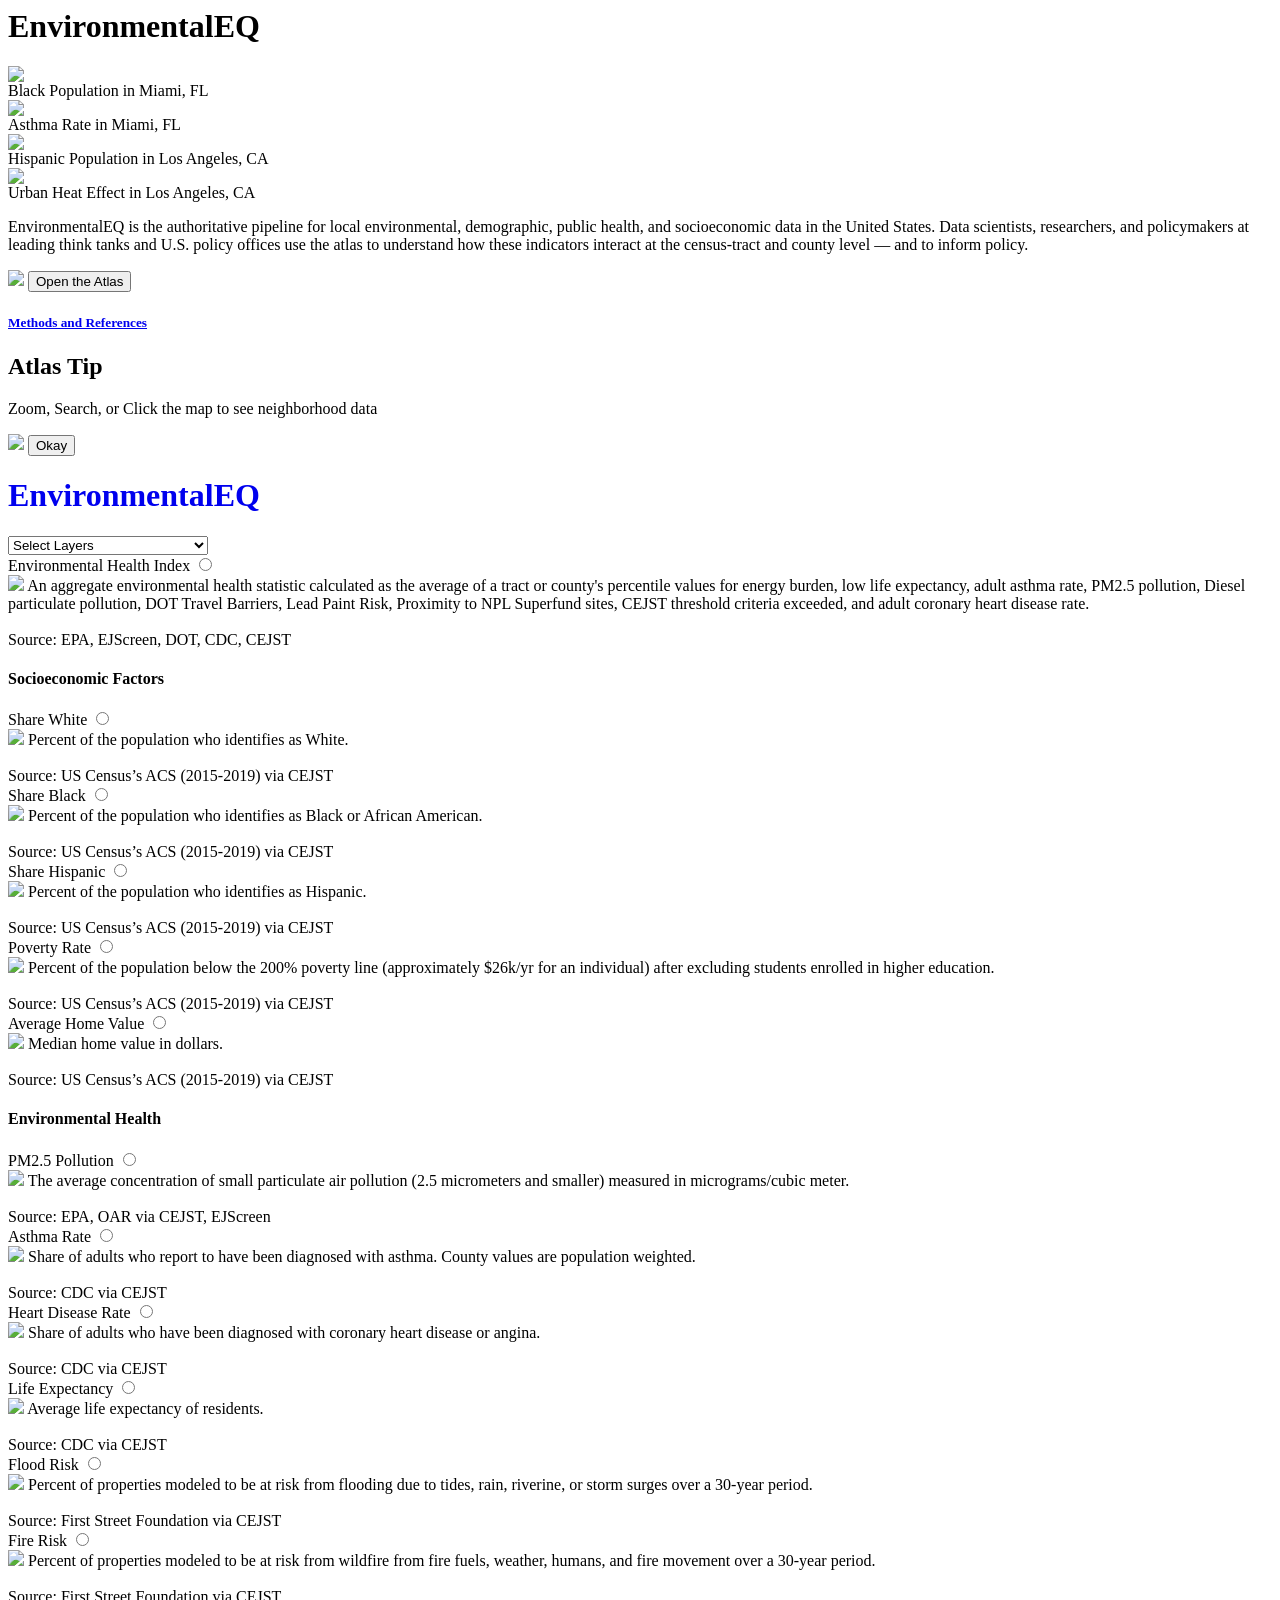
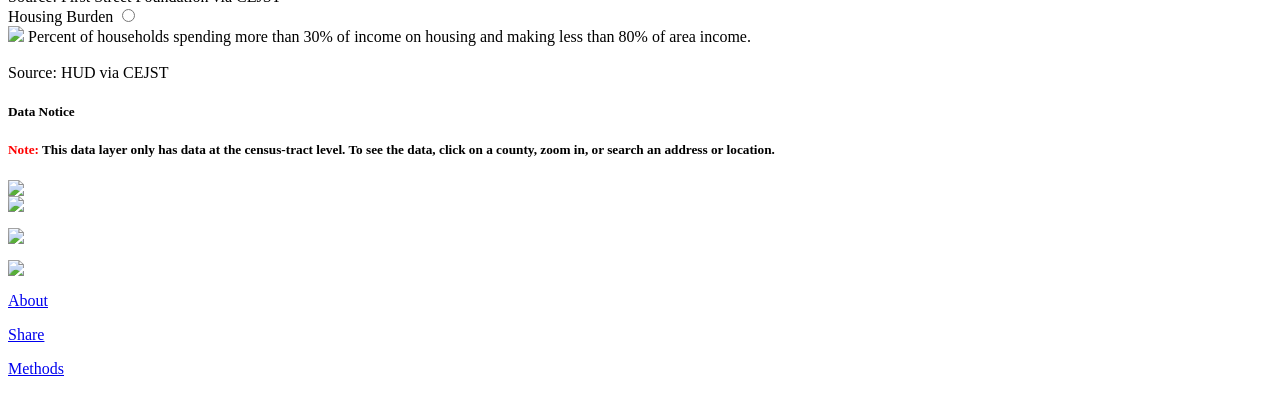
==== index.html @ 1cb9527e "Rebrand to EnvironmentalEQ; reframe atlas for data scientists and policymakers Drops the "Environmen" ====
<link href="styles.css" rel="stylesheet">
<link rel="stylesheet" href="https://fonts.googleapis.com/css?family=Inter">
<link href="https://fonts.googleapis.com/css2?family=Inter:wght@500;600;900&display=swap" rel="stylesheet">
<link rel="stylesheet" href="https://api.mapbox.com/mapbox-gl-js/plugins/mapbox-gl-geocoder/v5.0.0/mapbox-gl-geocoder.css" type="text/css">
<link href='https://fonts.googleapis.com/css?family=Merriweather' rel='stylesheet'>
<link rel="preconnect" href="https://fonts.googleapis.com">
<link rel="preconnect" href="https://fonts.gstatic.com" crossorigin>
<link href="https://fonts.googleapis.com/css2?family=Inter:wght@500;600;900&display=swap" rel="stylesheet">
<link href='https://fonts.googleapis.com/css?family=Roboto' rel='stylesheet'>
<link href="https://api.mapbox.com/mapbox-gl-js/v2.10.0/mapbox-gl.css" rel="stylesheet">
<script src="https://api.mapbox.com/mapbox-gl-js/v2.10.0/mapbox-gl.js"></script>
<script src='https://npmcdn.com/@turf/turf/turf.min.js'></script>
<script src="https://api.mapbox.com/mapbox-gl-js/plugins/mapbox-gl-geocoder/v5.0.0/mapbox-gl-geocoder.min.js"></script>
<meta name="viewport" content="width=device-width, initial-scale=1.0, maximum-scale=1.0, user-scalable=no" class="">
<html>
  <title>EnvironmentalEQ — U.S. Environmental, Demographic, Public Health & Socioeconomic Data Atlas</title>
  <link rel="icon" href="logo.png">
<div id="cover">
  <div id="main">
    <h1 id="title-main">EnvironmentalEQ</h1>

    <div class="images">
      <div class="comp-img">
        <img class="img" src="miami-black.jpg" />
        <div class="caption">Black Population in Miami, FL</div>
      </div>
      <div class="comp-img">
        <img class="img" src="miami-asthma.jpg" />
        <div class="caption">Asthma Rate in Miami, FL</div>
      </div>
    </div>
    <div class="images">
      <div class="comp-img">
        <img class="img" src="la-hispanic.jpg" />
        <div class="caption">Hispanic Population in Los Angeles, CA</div>
      </div>
      <div class="comp-img">
        <img class="img" src="la-heat.jpg" />
        <div class="caption">Urban Heat Effect in Los Angeles, CA</div>
      </div>
    </div>
    
    <p id="par">EnvironmentalEQ is the authoritative pipeline for local environmental, demographic, public health, and socioeconomic data in the United States. Data scientists, researchers, and policymakers at leading think tanks and U.S. policy offices use the atlas to understand how these indicators interact at the census-tract and county level — and to inform policy.</p>
    <img id="spin" src="spin.gif">
    <button id="load-button" onclick="hideCover();" >Open the Atlas</button>
    <a id="bottom-link-3"  target="_blank" href="site-template/index.html#two"><h5 id="to-underline">Methods and References</h5></a>
</div>
</div>

<div id="tip-cover"></div>
<div id="tip">
  <h2 id="tip-title">Atlas Tip</h2>
  <p id="tip-content">Zoom, Search, or Click the map to see neighborhood data</p>
  <img id="tip-image" src="tip-img.png">
  <button id="tip-button" onclick="removeTip()">Okay</button>
</div>

  <div id="geocoder" class="geocoder"></div>
    <div class="body">
    <div id="nav-bar">
        <span id="nav-top"></span>
        <span id="nav-bottom"></span>
        <a href="site-template/index.html" style="text-decoration: none;"><h1 class="title">EnvironmentalEQ</h1></a>
    <div id="dropdown-container">
        <select id="dropdown-menu" onchange="switchDiv()">
          <option value="" selected disabled hidden>Select Layers</option>
          <option value="1home">Home</option>
          <option value="2env-health">Environmental Health</option>
          <option value="3soc-econ">Socioeconomic Conditions</option>
          <option value="4pub-health">Public Health Outcomes</option>
          <option value="5clim-risk">Climate Risk</option>
          <option value="6econ">Economic Conditions</option>
          <option value="7demo">Demographics</option>
          <option value="8cejs-status">White House CEJST Statuses</option>
          <option value="9thresh-1">CEJST Thresholds (1/3)</option>
          <option value="10thresh-2">CEJST Thresholds (2/3)</option>
          <option value="11thresh-3">CEJST Thresholds (3/3)</option>
        </select>
      </div>
      
      <div id="1home" style="display:block;">
        <div class="checkbox-container">
          <label class="container">Environmental Health Index
            <input type="radio" name="radio" value="option1" onclick="checkboxClick(this);colorSwitch(layers_dict['env_index'])" checked>
            <span class="checkmark"></span>
            <div class="tooltip">
            <img src="info-icon.png" class="icon-img">
            <span class="tooltiptext-b5" id="one">An aggregate environmental health statistic calculated as the average of a tract or county's percentile values for energy burden, low life expectancy, adult asthma rate, PM2.5 pollution, Diesel particulate pollution, DOT Travel Barriers, Lead Paint Risk, Proximity to NPL Superfund sites, CEJST threshold criteria exceeded, and adult coronary heart disease rate. <br><br>Source: EPA, EJScreen, DOT, CDC, CEJST
            </span>
          </div>
          </label>
          <h4 class="section-title">Socioeconomic Factors</h4>
          <label class="container">Share White
            <input type="radio" name="radio" value="option2" onclick="checkboxClick(this);colorSwitch(layers_dict['share_white'])">
            <span class="checkmark"></span>
            <div class="tooltip">
            <img src="info-icon.png" class="icon-img">
            <span class="tooltiptext-a2" id="one">Percent of the population who identifies as White. <br><br>Source: US Census’s ACS (2015-2019) via CEJST
            </span>
          </div>
          </label>
          <label class="container">Share Black
            <input type="radio" name="radio" value="option3" onclick="checkboxClick(this);colorSwitch(layers_dict['share_black'])">
            <span class="checkmark"></span>
            <div class="tooltip">
              <img src="info-icon.png" class="icon-img">
              <span class="tooltiptext-a1" id="one">Percent of the population who identifies as Black or African American. <br><br>Source: US Census’s ACS (2015-2019) via CEJST
              </span>
            </div>
          </label>
          <label class="container">Share Hispanic
            <input type="radio" name="radio" value="option4" onclick="checkboxClick(this);colorSwitch(layers_dict['share_hispanic'])">
            <span class="checkmark"></span>
            <div class="tooltip">
              <img src="info-icon.png" class="icon-img">
              <span class="tooltiptext-a1" id="one">Percent of the population who identifies as Hispanic. <br><br>Source: US Census’s ACS (2015-2019) via CEJST
              </span>
            </div>
          </label>
          <label class="container">Poverty Rate
            <input type="radio" name="radio" value="option5" onclick="checkboxClick(this);colorSwitch(layers_dict['adjusted_poor_200'])">
            <span class="checkmark"></span>
            <div class="tooltip">
              <img src="info-icon.png" class="icon-img">
              <span class="tooltiptext" id="one">Percent of the population below the 200% poverty line (approximately $26k/yr for an individual) after excluding students enrolled in higher education. <br><br>Source: US Census’s ACS (2015-2019) via CEJST
              </span>
            </div>
          </label>
          <label class="container">Average Home Value
            <input type="radio" name="radio" value="option6" onclick="checkboxClick(this);colorSwitch(layers_dict['house_value'])">
            <span class="checkmark"></span>
            <div class="tooltip">
              <img src="info-icon.png" class="icon-img">
              <span class="tooltiptext-a3" id="one">Median home value in dollars. <br><br>Source: US Census’s ACS (2015-2019) via CEJST

              </span>
            </div>
          </label>

          <h4 class="section-title">Environmental Health</h4>
          <label class="container">PM2.5 Pollution
            <input type="radio" name="radio" value="option9" onclick="checkboxClick(this);colorSwitch(layers_dict['PM25'])">
            <span class="checkmark"></span>
            <div class="tooltip">
              <img src="info-icon.png" class="icon-img">
              <span class="tooltiptext" id="one">The average concentration of small particulate air pollution (2.5 micrometers and smaller) measured in micrograms/cubic meter. <br><br>Source: EPA, OAR via CEJST, EJScreen
              </span>
            </div>
          </label>
          <label class="container">Asthma Rate
            <input type="radio" name="radio" value="option10" onclick="checkboxClick(this);colorSwitch(layers_dict['asthma'])">
            <span class="checkmark"></span>
            <div class="tooltip">
              <img src="info-icon.png" class="icon-img">
              <span class="tooltiptext" id="one">Share of adults who report to have been diagnosed with asthma. County values are population weighted. <br><br>Source: CDC via CEJST
              </span>
            </div>
          </label>
          <label class="container">Heart Disease Rate
            <input type="radio" name="radio" value="option11" onclick="checkboxClick(this);colorSwitch(layers_dict['heart'])">
            <span class="checkmark"></span>
            <div class="tooltip">
              <img src="info-icon.png" class="icon-img">
              <span class="tooltiptext-a1" id="one">Share of adults who have been diagnosed with coronary heart disease or angina. <br><br>Source: CDC via CEJST
              </span>
            </div>
          </label>
          <label class="container">Life Expectancy
            <input type="radio" name="radio" value="option12" onclick="checkboxClick(this);colorSwitch(layers_dict['life_expectancy'])">
            <span class="checkmark"></span>
            <div class="tooltip">
              <img src="info-icon.png" class="icon-img">
              <span class="tooltiptext-a2" id="one">Average life expectancy of residents. <br><br>Source: CDC via CEJST
              </span>
            </div>
          </label>
          <label class="container">Flood Risk
            <input type="radio" name="radio" value="option13" onclick="checkboxClick(this);colorSwitch(layers_dict['flood_risk'])">
            <span class="checkmark"></span>
            <div class="tooltip">
              <img src="info-icon.png" class="icon-img">
              <span class="tooltiptext" id="one">Percent of properties modeled to be at risk from flooding due to tides, rain, riverine, or storm surges over a 30-year period. <br><br>Source: First Street Foundation via CEJST
              </span>
            </div>
          </label>
          <label class="container" id="drop2">Fire Risk
            <input type="radio" name="radio" value="option14" onclick="checkboxClick(this);colorSwitch(layers_dict['fire_risk'])">
            <span class="checkmark"></span>
            <div class="tooltip">
              <img src="info-icon.png" class="icon-img">
              <span class="tooltiptext" id="one">Percent of properties modeled to be at risk from wildfire from fire fuels, weather, humans, and fire movement over a 30-year period. <br><br>Source: First Street Foundation via CEJST
              </span>
            </div>
          </label>
          <label class="container" id="drop">Housing Burden
            <input type="radio" name="radio" value="option15" onclick="checkboxClick(this);colorSwitch(layers_dict['housing_burden'])">
            <span class="checkmark"></span>
            <div class="tooltip">
              <img src="info-icon.png" class="icon-img">
              <span class="tooltiptext" id="one">Percent of households spending more than 30% of income on housing and making less than 80% of area income. <br><br>Source: HUD via CEJST
              </span>
            </div>
          </label>

        </div>
    </div>
    <div id="2env-health" style="display:none;">
      <div class="checkbox-container">
        <h4 class="section-title">Environmental Health</h4>
        <label class="container">Environmental Health Index
          <input type="radio" name="radio" value="option1" onclick="checkboxClick(this);colorSwitch(layers_dict['env_index'])" checked>
          <span class="checkmark"></span>
          <div class="tooltip">
            <img src="info-icon.png" class="icon-img">
            <span class="tooltiptext-b5" id="one">An aggregate environmental health statistic calculated as the average of a tract or county's percentile values for energy burden, low life expectancy, adult asthma rate, PM2.5 pollution, Diesel particulate pollution, DOT Travel Barriers, Lead Paint Risk, Proximity to NPL Superfund sites, CEJST threshold criteria exceeded, and adult coronary heart disease rate. <br><br>Source: EPA, EJScreen, DOT, CDC, CEJST
            </span>
          </div>
        </label>
        <label class="container">PM2.5 Pollution
          <input type="radio" name="radio" value="option2" onclick="checkboxClick(this);colorSwitch(layers_dict['PM25'])">
          <span class="checkmark"></span>
          <div class="tooltip">
            <img src="info-icon.png" class="icon-img">
            <span class="tooltiptext-b1" id="one">The average concentration of small particulate air pollution (2.5 micrometers and smaller) measured in micrograms/cubic meter. County values are population weighted. <br><br>Source: EPA, OAR via CEJST, EJScreen
            </span>
          </div>
        </label>
        <label class="container">Diesel Pollution
          <input type="radio" name="radio" value="option3" onclick="checkboxClick(this);colorSwitch(layers_dict['diesel'])">
          <span class="checkmark"></span>
          <div class="tooltip">
            <img src="info-icon.png" class="icon-img">
            <span class="tooltiptext" id="one">The average concentration of diesel exhaust air pollution measured in micrograms/cubic meter. County values are population weighted.<br><br>Source: EPA via CEJST, EJScreen
            </span>
          </div>
        </label>
        <label class="container">Urban Heat Effect
            <input type="radio" name="radio" value="option4" onclick="checkboxClick(this);colorSwitch(layers_dict['heat'])">
            <span class="checkmark"></span>
            <div class="tooltip">
              <img src="info-icon.png" class="icon-img">
              <span class="tooltiptext-b1" id="one">Average difference in day land surface temperature in urban areas compared to their rural counterparts. County values are population weighted.<br><br>Source: Benz and Burney (2021)
              </span>
            </div>
          </label>
          <label class="container">Traffic Proximity
            <input type="radio" name="radio" value="option5" onclick="checkboxClick(this);colorSwitch(layers_dict['traffic'])">
            <span class="checkmark"></span>
            <div class="tooltip">
              <img src="info-icon.png" class="icon-img">
              <span class="tooltiptext" id="one">Average count of vehicles at major roads within 500 meters. County values are population weighted.<br><br>Source: DOT via CEJST, EJScreen
              </span>
            </div>
          </label>
          <label class="container">Lead Paint Risk
            <input type="radio" name="radio" value="option6" onclick="checkboxClick(this);colorSwitch(layers_dict['lead'])">
            <span class="checkmark"></span>
            <div class="tooltip">
              <img src="info-icon.png" class="icon-img">
              <span class="tooltiptext" id="one">Share of pre-1960s housing (indicating risk of lead paint) <br><br>Source: US Census’s ACS (2015-2019) via CEJST, US Census
              </span>
            </div>
          </label>
          <label class="container">Superfund Site Proximity
            <input type="radio" name="radio" value="option7" onclick="checkboxClick(this);colorSwitch(layers_dict['superfund_proximity'])">
            <span class="checkmark"></span>
            <div class="tooltip">
              <img src="info-icon.png" class="icon-img">
              <span class="tooltiptext-b1" id="one">Average number of proposed or listed superfund sites (polluted sites in need of long-term cleanup) within 5 kilometers. County values are population weighted.<br><br>Source: EPA via CEJST, EJScreen
              </span>
            </div>
          </label>
          <label class="container">Hazardous Waste Site Proximity
            <input type="radio" name="radio" value="option7" onclick="checkboxClick(this);colorSwitch(layers_dict['waste_proximity'])">
            <span class="checkmark"></span>
            <div class="tooltip">
              <img src="info-icon.png" class="icon-img">
              <span class="tooltiptext" id="one">Average number of hazardous waste facilities within 5 kilometers. County values are population weighted. <br><br>Source: EPA via CEJST
              </span>
            </div>
          </label>
          <label class="container">RMP Facility Proximity
            <input type="radio" name="radio" value="option8" onclick="checkboxClick(this);colorSwitch(layers_dict['rmp_proximity'])">
            <span class="checkmark"></span>
            <div class="tooltip">
              <img src="info-icon.png" class="icon-img">
              <span class="tooltiptext-b1" id="one">Average number of RMP facilities (plants that handle extremely hazardous chemicals) within 5 kilometers. County values are population weighted.<br><br>Source: EPA via CEJST, EJ Screen
              </span>
            </div>
          </label>
          <label class="container">FUDS Site Presence
            <input type="radio" name="radio" value="option9" onclick="checkboxClick(this);colorSwitch(layers_dict['has_fuds'])">
            <span class="checkmark"></span>
            <div class="tooltip">
              <img src="info-icon.png" class="icon-img">
              <span class="tooltiptext-a1" id="one">Presence of one or more site formerly used by the U.S. department of defense. <br><br>Source: USACE via CEJST, EJScreen
              </span>
            </div>
          </label>
          <label class="container">Abandoned Mine Presence
            <input type="radio" name="radio" value="option10" onclick="checkboxClick(this);colorSwitch(layers_dict['has_mine'])">
            <span class="checkmark"></span>
            <div class="tooltip">
              <img src="info-icon.png" class="icon-img">
              <span class="tooltiptext-a1" id="one">Presence of one or more abandoned mine in the census tract. <br><br>Source: DOI via CEJST
              </span>
            </div>
          </label>
          <label class="container">Impervious Surface & Cropland
            <input type="radio" name="radio" value="option11" onclick="checkboxClick(this);colorSwitch(layers_dict['impervious'])">
            <span class="checkmark"></span>
            <div class="tooltip">
              <img src="info-icon.png" class="icon-img">
              <span class="tooltiptext" id="one">Percent of surface that is impervious (i.e. paved or developed on) or cropland. County values are population weighted. <br><br>Source: MRLC, CONUS via CEJST
              </span>
            </div>
          </label>
          <label class="container">Wastewater Discharge
            <input type="radio" name="radio" value="option13" onclick="checkboxClick(this);colorSwitch(layers_dict['wastewater'])">
            <span class="checkmark"></span>
            <div class="tooltip">
              <img src="info-icon.png" class="icon-img">
              <span class="tooltiptext" id="one">Average modeled concentrations of chemical toxins in streams within 500 meters. County values are population weighted. <br><br>Source: EPA via CEJST, EJScreen
              </span>
            </div>
          </label>
          <label class="container" id="drop3">Leaky Underground Storage Tanks
            <input type="radio" name="radio" value="option14" onclick="checkboxClick(this);colorSwitch(layers_dict['storage_tanks'])">
            <span class="checkmark"></span>
            <div class="tooltip">
              <img src="info-icon.png" class="icon-img">
              <span class="tooltiptext-b1" id="one">Density of leaky underground storage tanks and all underground storage tanks within 1500 feet of tract boundaries. County values are population weighted. <br><br>Source: EPA via CEJST, EJScreen
              </span>
            </div>
          </label>
      </div>
    </div>
    <div id="3soc-econ" style="display:none;">
        <h4 class="section-title">Socioeconomic Conditions</h4>
      <div class="checkbox-container">
        <label class="container">DOT Travel Barriers
          <input type="radio" name="radio" value="option1" onclick="checkboxClick(this);colorSwitch(layers_dict['travel_barriers_pt'])" checked>
          <span class="checkmark"></span>
          <div class="tooltip">
            <img src="info-icon.png" class="icon-img">
            <span class="tooltiptext-a1" id="one">Average percentile of barriers to mobility and transportation access. <br><br>Source: DOT via CEJST
            </span>
          </div>
        </label>
        <label class="container">Housing Burden
          <input type="radio" name="radio" value="option2" onclick="checkboxClick(this);colorSwitch(layers_dict['housing_burden'])">
          <span class="checkmark"></span>
          <div class="tooltip">
            <img src="info-icon.png" class="icon-img">
            <span class="tooltiptext" id="one">Percent of households spending more than 30% of income on housing and making less than 80% of area income. <br><br>Source: HUD via CEJST
            </span>
          </div>
        </label>
        <label class="container">Less than HS Education
          <input type="radio" name="radio" value="option3" onclick="checkboxClick(this);colorSwitch(layers_dict['less_than_hs'])">
          <span class="checkmark"></span>
          <div class="tooltip">
            <img src="info-icon.png" class="icon-img">
            <span class="tooltiptext" id="one">Percent of people 25 or older with less education whose high school education is less than a high school diploma. <br><br>Source: US Census’s ACS (2015-2019) via CEJST
            </span>
          </div>
        </label>
        <label class="container">Not Currently in Higher Education
            <input type="radio" name="radio" value="option4" onclick="checkboxClick(this);colorSwitch(layers_dict['not_in_higher_ed'])">
            <span class="checkmark"></span>
            <div class="tooltip">
              <img src="info-icon.png" class="icon-img">
              <span class="tooltiptext-a1" id="one">Percent of students not currently in higher education. <br><br>Source: US Census’s ACS (2015-2019) via CEJST
              </span>
            </div>
          </label>
          <label class="container">Historic Underinvestment
            <input type="radio" name="radio" value="option5" onclick="checkboxClick(this);colorSwitch(layers_dict['historic_underinvestment'])">
            <span class="checkmark"></span>
            <div class="tooltip">
              <img src="info-icon.png" class="icon-img">
              <span class="tooltiptext-a1" id="one">Tract had historically high barriers for residents to access home loans. <br><br>Source: NCRC, HOLC via CEJST
              </span>
            </div>
          </label>
          <label class="container">No Kitchen or Plumbing
            <input type="radio" name="radio" value="option6" onclick="checkboxClick(this);colorSwitch(layers_dict['no_kitchen_plumbing'])">
            <span class="checkmark"></span>
            <div class="tooltip">
              <img src="info-icon.png" class="icon-img">
              <span class="tooltiptext-a1" id="one">Percent of homes without indoor kitchens or plumbing. <br><br>Source: HUD
              </span>
            </div>
          </label>
          <label class="container">House Value
            <input type="radio" name="radio" value="option7" onclick="checkboxClick(this);colorSwitch(layers_dict['house_value'])">
            <span class="checkmark"></span>
            <div class="tooltip">
              <img src="info-icon.png" class="icon-img">
              <span class="tooltiptext-a2" id="one">Median home value in dollars. <br><br>Source: US Census’s ACS (2015-2019) via CEJST
              </span>
            </div>
          </label>
          <label class="container">Rent
            <input type="radio" name="radio" value="option8" onclick="checkboxClick(this);colorSwitch(layers_dict['rent'])">
            <span class="checkmark"></span>
            <div class="tooltip">
              <img src="info-icon.png" class="icon-img">
              <span class="tooltiptext-a3" id="one">Reported rent cost for residents. <br><br>Source: Benz and Burney (2021)
              </span>
            </div>
          </label>
          <label class="container">Linguistic Isolation
            <input type="radio" name="radio" value="option9" onclick="checkboxClick(this);colorSwitch(layers_dict['linguistic_isolation'])">
            <span class="checkmark"></span>
            <div class="tooltip">
              <img src="info-icon.png" class="icon-img">
              <span class="tooltiptext-a1" id="one">Percent of homes where nobody over age 14 speaks English very well. <br><br>Source: US Census’s ACS (2015-2019) via CEJST
              </span>
            </div>
          </label>
      </div>
    </div>
    <div id="4pub-health" style="display:none;">
        <h4 class="section-title">Public Health Outcomes</h4>
        <div class="checkbox-container">
          <label class="container">Adult Asthma Rate
            <input type="radio" name="radio" value="option1" onclick="checkboxClick(this);colorSwitch(layers_dict['asthma'])" checked>
            <span class="checkmark"></span>
            <div class="tooltip">
              <img src="info-icon.png" class="icon-img">
              <span class="tooltiptext-a1" id="one">Share of adults who report to have been diagnosed with asthma. <br><br>Source: CDC via CEJST
              </span>
            </div>
          </label>
          <label class="container">Adult Heart Disease Rate
            <input type="radio" name="radio" value="option2" onclick="checkboxClick(this);colorSwitch(layers_dict['heart'])">
            <span class="checkmark"></span>
            <div class="tooltip">
              <img src="info-icon.png" class="icon-img">
              <span class="tooltiptext-a1" id="one">Share of adults who have been diagnosed with coronary heart disease or angina. <br><br>Source: CDC via CEJST
              </span>
            </div>
          </label>
          <label class="container">Adult Diabetes Rate
            <input type="radio" name="radio" value="option3" onclick="checkboxClick(this);colorSwitch(layers_dict['diabetes'])">
            <span class="checkmark"></span>
            <div class="tooltip">
              <img src="info-icon.png" class="icon-img">
              <span class="tooltiptext-a1" id="one">Share of non-pregnant adults who have been diagnosed with diabetes. <br><br>Source: CDC via CEJST
              </span>
            </div>
          </label>
          <label class="container">Life Expectancy
            <input type="radio" name="radio" value="option4" onclick="checkboxClick(this);colorSwitch(layers_dict['life_expectancy'])">
            <span class="checkmark"></span>
            <div class="tooltip">
              <img src="info-icon.png" class="icon-img">
              <span class="tooltiptext-a2" id="one">Average life expectancy of residents. <br><br>Source: CDC via CEJST
              </span>
            </div>
          </label>
        </div>
      </div>
      <div id="5clim-risk" style="display:none;">
        <h4 class="section-title">Climate Risk</h4>
        <div class="checkbox-container">
          <label class="container">Flood Risk
            <input type="radio" name="radio" value="option1" onclick="checkboxClick(this);colorSwitch(layers_dict['flood_risk'])" checked>
            <span class="checkmark"></span>
            <div class="tooltip">
              <img src="info-icon.png" class="icon-img">
              <span class="tooltiptext" id="one">Percent of properties modeled to be at risk from flooding due to tides, rain, riverine, or storm surges over a 30-year period. <br><br>Source: First Street Foundation via CEJST
              </span>
            </div>
          </label>
          <label class="container">Fire Risk
            <input type="radio" name="radio" value="option2" onclick="checkboxClick(this);colorSwitch(layers_dict['fire_risk'])">
            <span class="checkmark"></span>
            <div class="tooltip">
              <img src="info-icon.png" class="icon-img">
              <span class="tooltiptext" id="one">Percent of properties modeled to be at risk from wildfire from fire fuels, weather, humans, and fire movement over a 30-year period. <br><br>Source: First Street Foundation via CEJST
              </span>
            </div>
          </label>
          <label class="container">Population Loss Risk
            <input type="radio" name="radio" value="option3" onclick="checkboxClick(this);colorSwitch(layers_dict['pop_loss_rate'])">
            <span class="checkmark"></span>
            <div class="tooltip">
              <img src="info-icon.png" class="icon-img">
              <span class="tooltiptext-b4" id="one">Percent of the population at risk of death or injury due to fourteen main natural hazards (avalanche, coastal flooding, cold wave, drought, hail, heat wave, hurricane, ice storm, landslide, riverine flooding, strong wind, tornado, wildfire, and winter weather), many of which are associated with climate change. <br><br>Source: FEMA via CEJST
              </span>
            </div>
          </label>
          <label class="container">Agriculture Loss Risk
            <input type="radio" name="radio" value="option4" onclick="checkboxClick(this);colorSwitch(layers_dict['ag_loss_rate'])">
            <span class="checkmark"></span>
            <div class="tooltip">
              <img src="info-icon.png" class="icon-img">
              <span class="tooltiptext-b3" id="one">Percent of agriculture value at risk due to fourteen main natural hazards (avalanche, coastal flooding, cold wave, drought, hail, heat wave, hurricane, ice storm, landslide, riverine flooding, strong wind, tornado, wildfire, and winter weather), many of which are associated with climate change. <br><br>Source: FEMA via CEJST
              </span>
            </div>
          </label>
          <label class="container">Building Loss Risk
            <input type="radio" name="radio" value="option5" onclick="checkboxClick(this);colorSwitch(layers_dict['building_loss_rate'])">
            <span class="checkmark"></span>
            <div class="tooltip">
              <img src="info-icon.png" class="icon-img">
              <span class="tooltiptext-b3" id="one">Percent of building value at risk due to fourteen main natural hazards (avalanche, coastal flooding, cold wave, drought, hail, heat wave, hurricane, ice storm, landslide, riverine flooding, strong wind, tornado, wildfire, and winter weather), many of which are associated with climate change. <br><br>Source: FEMA via CEJST
              </span>
            </div>
          </label>
          <label class="container">Energy Burden
            <input type="radio" name="radio" value="option6" onclick="checkboxClick(this);colorSwitch(layers_dict['energy_burden'])">
            <span class="checkmark"></span>
            <div class="tooltip">
              <img src="info-icon.png" class="icon-img">
              <span class="tooltiptext-a1" id="one">Average household energy cost as divided by average household income in dollars. <br><br>Source: DOE via CEJST
              </span>
            </div>
          </label>
        </div>
      </div>
      <div id="6econ" style="display:none;">
        <h4 class="section-title">Economic Conditions</h4>
        <div class="checkbox-container">
          <label class="container">Adjusted Poverty Rate
            <input type="radio" name="radio" value="option1" onclick="checkboxClick(this);colorSwitch(layers_dict['adjusted_poor_200'])" checked>
            <span class="checkmark"></span>
            <div class="tooltip">
              <img src="info-icon.png" class="icon-img">
              <span class="tooltiptext" id="one">Percent of the population below the 200% poverty line (approximately $26k/yr for an individual) after excluding students enrolled in higher education. <br><br>Source: US Census’s ACS (2015-2019) via CEJST
            </div>
          </label>
          <label class="container">Unemployment Rate
            <input type="radio" name="radio" value="option2" onclick="checkboxClick(this);colorSwitch(layers_dict['unemployment'])">
            <span class="checkmark"></span>
            <div class="tooltip">
              <img src="info-icon.png" class="icon-img">
              <span class="tooltiptext-a1" id="one">Percent of the labor force that is without unemployment. <br><br>Source: US Census’s ACS (2015-2019) via CEJST
              </span>
            </div>
          </label>
          <label class="container">Low Income
            <input type="radio" name="radio" value="option3" onclick="checkboxClick(this);colorSwitch(layers_dict['is_low_income'])">
            <span class="checkmark"></span>
            <div class="tooltip">
              <img src="info-icon.png" class="icon-img">
              <span class="tooltiptext-b2" id="one">Tract or county is at or above the 65th percentile for percent of the population below the 200% poverty line (approximately $26k/yr for an individual) after excluding students in higher education. <br><br>Source: US Census’s ACS (2015-2019) via CEJST.
              </span>
            </div>
          </label>
          <label class="container">Income Estimate From Neighbor
            <input type="radio" name="radio" value="option3" onclick="checkboxClick(this);colorSwitch(layers_dict['income_from_neighbor'])">
            <span class="checkmark"></span>
            <div class="tooltip">
              <img src="info-icon.png" class="icon-img">
              <span class="tooltiptext-a1" id="one">Income is estimated from a neighboring census tract due to lack of data. <br><br>Source: US Census’s ACS (2015-2019) via CEJST
              </span>
            </div>
          </label>
          <label class="container">Relative Household Income
            <input type="radio" name="radio" value="option3" onclick="checkboxClick(this);colorSwitch(layers_dict['hhinc_divided_area'])">
            <span class="checkmark"></span>
            <div class="tooltip">
              <img src="info-icon.png" class="icon-img">
              <span class="tooltiptext" id="one">2019 median household income divided by the 2019 median household income of neighboring census tracts. <br><br>Source: US Census’s ACS (2015-2019) via CEJST
              </span>
            </div>
          </label>
          <label class="container">Poverty Rate (200% Threshold)
            <input type="radio" name="radio" value="option3" onclick="checkboxClick(this);colorSwitch(layers_dict['poor_200'])">
            <span class="checkmark"></span>
            <div class="tooltip">
              <img src="info-icon.png" class="icon-img">
              <span class="tooltiptext-a1" id="one">Percent of the population below the 200% poverty line (approximately $26k/yr for an individual). <br><br>Source: US Census’s ACS (2015-2019) via CEJST
              </span>
            </div>
          </label>
          <label class="container">Poverty Rate (100% Threshold)
            <input type="radio" name="radio" value="option3" onclick="checkboxClick(this);colorSwitch(layers_dict['poor_100'])">
            <span class="checkmark"></span>
            <div class="tooltip">
              <img src="info-icon.png" class="icon-img">
              <span class="tooltiptext-a1" id="one">Percent of the population below the 100% poverty line (approximately $13k/yr for an individual). <br><br>Source: US Census’s ACS (2015-2019) via CEJST
              </span>
            </div>
          </label>
          <label class="container">2010 Unemployment Rate
            <input type="radio" name="radio" value="option3" onclick="checkboxClick(this);colorSwitch(layers_dict['unemployment_2010'])">
            <span class="checkmark"></span>
            <div class="tooltip">
              <img src="info-icon.png" class="icon-img">
              <span class="tooltiptext-a1" id="one">Percent of 2010 labor force that is without unemployment. <br><br>Source: US Census’s ACS (2010) via CEJST
              </span>
            </div>
          </label>
          <label class="container">2010 Poverty (100% Threshold)
            <input type="radio" name="radio" value="option3" onclick="checkboxClick(this);colorSwitch(layers_dict['poor_2010'])">
            <span class="checkmark"></span>
            <div class="tooltip">
              <img src="info-icon.png" class="icon-img">
              <span class="tooltiptext" id="one">Percent of 2010 population below the 100% poverty line (approximately $11k/yr for an individual). <br><br>Source: US Census’s ACS (2010) via CEJST
              </span>
            </div>
          </label>
        </div>
      </div>
      <div id="7demo" style="display:none;">
        <h4 class="section-title">Demographics</h4>
        <div class="checkbox-container">
          <label class="container">White %
            <input type="radio" name="radio" value="option1" onclick="checkboxClick(this);colorSwitch(layers_dict['share_white'])" checked>
            <span class="checkmark"></span>
            <div class="tooltip">
              <img src="info-icon.png" class="icon-img">
              <span class="tooltiptext-a2" id="one">Percent of the population who identifies as White. <br><br>Source: US Census’s ACS (2015-2019) via CEJST
              </span>
            </div>
          </label>
          <label class="container">Black %
            <input type="radio" name="radio" value="option2" onclick="checkboxClick(this);colorSwitch(layers_dict['share_black'])">
            <span class="checkmark"></span>
            <div class="tooltip">
              <img src="info-icon.png" class="icon-img">
              <span class="tooltiptext-a1" id="one">Percent of the population who identifies as Black or African American. <br><br>Source: US Census’s ACS (2015-2019) via CEJST
              </span>
            </div>
          </label>
          <label class="container">Hispanic %
            <input type="radio" name="radio" value="option3" onclick="checkboxClick(this);colorSwitch(layers_dict['share_hispanic'])">
            <span class="checkmark"></span>
            <div class="tooltip">
              <img src="info-icon.png" class="icon-img">
              <span class="tooltiptext-a1" id="one">Percent of the population who identifies as Hispanic. <br><br>Source: US Census’s ACS (2015-2019) via CEJST
              </span>
            </div>
          </label>
          <label class="container">Asian %
            <input type="radio" name="radio" value="option4" onclick="checkboxClick(this);colorSwitch(layers_dict['share_asian'])">
            <span class="checkmark"></span>
            <div class="tooltip">
              <img src="info-icon.png" class="icon-img">
              <span class="tooltiptext-a2" id="one">Percent of the population who identifies as Asian. <br><br>Source: US Census’s ACS (2015-2019) via CEJST
              </span>
            </div>
          </label>
          <label class="container">Native American %
            <input type="radio" name="radio" value="option5" onclick="checkboxClick(this);colorSwitch(layers_dict['share_natam'])">
            <span class="checkmark"></span>
            <div class="tooltip">
              <img src="info-icon.png" class="icon-img">
              <span class="tooltiptext-a1" id="one">Percent of the population who identifies as American Indian or Alaskan Native. <br><br>Source: US Census’s ACS (2015-2019) via CEJST
              </span>
            </div>
          </label>
          <label class="container">Pacific / Native Hawaiian %
            <input type="radio" name="radio" value="option6" onclick="checkboxClick(this);colorSwitch(layers_dict['share_pacific'])">
            <span class="checkmark"></span>
            <div class="tooltip">
              <img src="info-icon.png" class="icon-img">
              <span class="tooltiptext-a1" id="one">Percent of the population who identifies as Native Hawaiin or Pacific. <br><br>Source: US Census’s ACS (2015-2019) via CEJST
              </span>
            </div>
          </label>
          <label class="container">Mixed Race %
            <input type="radio" name="radio" value="option7" onclick="checkboxClick(this);colorSwitch(layers_dict['share_mixed'])">
            <span class="checkmark"></span>
            <div class="tooltip">
              <img src="info-icon.png" class="icon-img">
              <span class="tooltiptext-a1" id="one">Percent of the population who identifies with two or more races. <br><br>Source: US Census’s ACS (2015-2019) via CEJST
              </span>
            </div>
          </label>
          <label class="container">Other Race %
            <input type="radio" name="radio" value="option8" onclick="checkboxClick(this);colorSwitch(layers_dict['share_other'])">
            <span class="checkmark"></span>
            <div class="tooltip">
              <img src="info-icon.png" class="icon-img">
              <span class="tooltiptext-a1" id="one">Percent of the population who identifies race as other. <br><br>Source: US Census’s ACS (2015-2019) via CEJST
              </span>
            </div>
          </label>
          <label class="container">Children Under 10 %
            <input type="radio" name="radio" value="option9" onclick="checkboxClick(this);colorSwitch(layers_dict['share_child'])">
            <span class="checkmark"></span>
            <div class="tooltip">
              <img src="info-icon.png" class="icon-img">
              <span class="tooltiptext-a1" id="one">Percent of the population who are under 10 years old. <br><br>Source: US Census’s ACS (2015-2019) via CEJST
              </span>
            </div>
          </label>
          <label class="container">10-64 Years Old %
            <input type="radio" name="radio" value="option10" onclick="checkboxClick(this);colorSwitch(layers_dict['share_adult'])">
            <span class="checkmark"></span>
            <div class="tooltip">
              <img src="info-icon.png" class="icon-img">
              <span class="tooltiptext-a2" id="one">Percent of the population who are aged 10-64. <br><br>Source: US Census’s ACS (2015-2019) via CEJST
              </span>
            </div>
          </label>
          <label class="container">65 and Older %
            <input type="radio" name="radio" value="option11" onclick="checkboxClick(this);colorSwitch(layers_dict['share_senior'])">
            <span class="checkmark"></span>
            <div class="tooltip">
              <img src="info-icon.png" class="icon-img">
              <span class="tooltiptext-a1" id="one">Percent of the population who are older than 65 years old. <br><br>Source: US Census’s ACS (2015-2019) via CEJST
              </span>
            </div>
          </label>
          <label class="container">Tribal Overlap
            <input type="radio" name="radio" value="option11" onclick="checkboxClick(this);colorSwitch(layers_dict['percentage_tribal_area'])">
            <span class="checkmark"></span>
            <div class="tooltip">
              <img src="info-icon.png" class="icon-img">
              <span class="tooltiptext-a1" id="one">Percentage of tract area that overlaps with federally designated tribal land. <br><br>Source: US Census’s ACS (2015-2019) via CEJST
              </span>
            </div>
          </label>
          <label class="container">Total Population
            <input type="radio" name="radio" value="option12" onclick="checkboxClick(this);colorSwitch(layers_dict['total_population'])">
            <span class="checkmark"></span>
            <div class="tooltip">
              <img src="info-icon.png" class="icon-img">
              <span class="tooltiptext-a2" id="one">Total population of census tract / county<br><br>Source: US Census’s ACS (2015-2019) via CEJST
              </span>
            </div>
          </label>
        </div>
      </div>
      <div id="8cejs-status" style="display:none;">
        <h4 class="section-title">White House CEJST Statuses</h4>
        <div class="checkbox-container">
          <label class="container">Total Thresholds Exceeded
            <input type="radio" name="radio" value="option1" onclick="checkboxClick(this);colorSwitch(layers_dict['thresh_exceeded'])" checked>
            <span class="checkmark"></span>
            <div class="tooltip">
              <img src="info-icon.png" class="icon-img">
              <span class="tooltiptext" id="one">Total number of the White House’s Climate and Economic Justice Screening Tool disadvantaged thresholds exceeded. <br><br>Source: CEJST
              </span>
            </div>
          </label>
          <label class="container">Total Categories Exceeded
            <input type="radio" name="radio" value="option2" onclick="checkboxClick(this);colorSwitch(layers_dict['cat_exceeded'])">
            <span class="checkmark"></span>
            <div class="tooltip">
              <img src="info-icon.png" class="icon-img">
              <span class="tooltiptext" id="one">Total number of the White House’s Climate and Economic Justice Screening Tool disadvantaged categories exceeded. <br><br>Source: CEJST
              </span>
            </div>
          </label>
          <label class="container">Disadvantaged
            <input type="radio" name="radio" value="option3" onclick="checkboxClick(this);colorSwitch(layers_dict['disadvantaged'])">
            <span class="checkmark"></span>
            <div class="tooltip">
              <img src="info-icon.png" class="icon-img">
              <span class="tooltiptext-b1" id="one">Census tract exceeds at least one environmental, climate, socioeconomic or other burden per the White House’s Climate and Economic Justice Screening Tool. <br><br>Source: CEJST
              </span>
            </div>
          </label>
          <label class="container">Disadvantaged without Neighbors
            <input type="radio" name="radio" value="option3" onclick="checkboxClick(this);colorSwitch(layers_dict['disadvantaged_without_neighbors'])">
            <span class="checkmark"></span>
            <div class="tooltip">
              <img src="info-icon.png" class="icon-img">
              <span class="tooltiptext-b2" id="one">Census tract exceeds at least one environmental, climate, socioeconomic or other burden without consideration of neighboring census tracts per the White House’s Climate and Economic Justice Screening Tool. <br><br>Source: CEJST
              </span>
            </div>
          </label>
          <label class="container">Disadvantaged with Neighbors
            <input type="radio" name="radio" value="option3" onclick="checkboxClick(this);colorSwitch(layers_dict['disadvantaged_with_neighbors'])">
            <span class="checkmark"></span>
            <div class="tooltip">
              <img src="info-icon.png" class="icon-img">
              <span class="tooltiptext-b1" id="one">Census tract is considered disadvantaged by the White House’s Climate and Economic Justice Screening Tool because of the conditions of neighboring census tracts. <br><br>Source: CEJST
              </span>
            </div>
          </label>
          <label class="container">Disadvantaged - Tribal Overlap
            <input type="radio" name="radio" value="option3" onclick="checkboxClick(this);colorSwitch(layers_dict['disadvanted_tribal'])">
            <span class="checkmark"></span>
            <div class="tooltip">
              <img src="info-icon.png" class="icon-img">
              <span class="tooltiptext-b1" id="one">Census tract is considered disadvantaged by the White House’s Climate and Economic Justice Screening Tool in part due to overlap with federally designated tribal land. <br><br>Source: CEJST
              </span>
            </div>
          </label>
        </div>
      </div>
      <div id="9thresh-1" style="display:none;">
        <div class="checkbox-container">
          <label class="container">PM2.5 Pollution & Low Income
            <input type="radio" name="radio" value="option1" onclick="checkboxClick(this);colorSwitch(layers_dict['th_25_inc'])" checked>
            <span class="checkmark"></span>
            <div class="tooltip">
              <img src="info-icon.png" class="icon-img">
              <span class="tooltiptext-b4" id="one">Census tract is at or above 90th percentile for average concentration of small particulate air pollution (2.5 micrometers and smaller) and is at or above the 65th percentile for the share of the population below the 200% poverty line (approximately $26k/yr for an individual). <br><br>Source: CEJST, CDC, EJScreen, US Census’s ACS (2015-2019)
              </span>
            </div>
          </label>
          <label class="container">Agriculture Loss & Low Income
            <input type="radio" name="radio" value="option2" onclick="checkboxClick(this);colorSwitch(layers_dict['th_ag_inc'])">
            <span class="checkmark"></span>
            <div class="tooltip">
              <img src="info-icon.png" class="icon-img">
              <span class="tooltiptext-b4" id="one">Census tract is at or above 90th percentile for agriculture value at risk due to the fourteen main natural hazards and is at or above the 65th percentile for the share of the population below the 200% poverty line (approximately $26k/yr for an individual). <br><br>Source: CEJST, FEMA, US Census’s ACS (2015-2019)
              </span>
            </div>
          </label>
          <label class="container">Asthma & Low Income
            <input type="radio" name="radio" value="option3" onclick="checkboxClick(this);colorSwitch(layers_dict['th_asthma_inc'])">
            <span class="checkmark"></span>
            <div class="tooltip">
              <img src="info-icon.png" class="icon-img">
              <span class="tooltiptext-b3" id="one">Census tract is at or above 90th percentile for the rate of adult asthma and is at or above the 65th percentile for the share of the population below the 200% poverty line (approximately $26k/yr for an individual). <br><br>Source: CEJST, CDC, US Census’s ACS (2015-2019)
              </span>
            </div>
          </label>
          <label class="container">Transit Barriers & Low Income
            <input type="radio" name="radio" value="option3" onclick="checkboxClick(this);colorSwitch(layers_dict['th_barriers_inc'])">
            <span class="checkmark"></span>
            <div class="tooltip">
              <img src="info-icon.png" class="icon-img">
              <span class="tooltiptext-b3" id="one">Census tract is at or above 90th percentile for barriers to mobility and transportation access and is at or above the 65th percentile for the share of the population below the 200% poverty line (approximately $26k/yr for an individual). <br><br>Source: CEJST, DOT, US Census’s ACS (2015-2019)
              </span>
            </div>
          </label>
          <label class="container">Building Loss & Low Income
            <input type="radio" name="radio" value="option3" onclick="checkboxClick(this);colorSwitch(layers_dict['th_building_inc'])">
            <span class="checkmark"></span>
            <div class="tooltip">
              <img src="info-icon.png" class="icon-img">
              <span class="tooltiptext-b4" id="one">Census tract is at or above 90th percentile for building value at risk due to the fourteen main natural hazards and is at or above the 65th percentile for the share of the population below the 200% poverty line (approximately $26k/yr for an individual). <br><br>Source: CEJST, FEMA, US Census’s ACS (2015-2019)
              </span>
            </div>
          </label>
          <label class="container">Diabetes & Low Income
            <input type="radio" name="radio" value="option3" onclick="checkboxClick(this);colorSwitch(layers_dict['th_diabetes_inc'])">
            <span class="checkmark"></span>
            <div class="tooltip">
              <img src="info-icon.png" class="icon-img">
              <span class="tooltiptext-b3" id="one">Census tract is at or above 90th percentile for adult diabetes rate and is at or above the 65th percentile for the share of the population below the 200% poverty line (approximately $26k/yr for an individual). <br><br>Source: CEJST, CDC, US Census’s ACS (2015-2019)
              </span>
            </div>
          </label>
          <label class="container">Diesel Pollution & Low Income
            <input type="radio" name="radio" value="option3" onclick="checkboxClick(this);colorSwitch(layers_dict['th_diesel_inc'])">
            <span class="checkmark"></span>
            <div class="tooltip">
              <img src="info-icon.png" class="icon-img">
              <span class="tooltiptext-b4" id="one">Census tract is at or above 90th percentile for average concentration of diesel exhaust air pollution and is at or above the 65th percentile for the share of the population below the 200% poverty line (approximately $26k/yr for an individual). <br><br>Source: CEJST, EPA, EJScreen, US Census’s ACS (2015-2019)
              </span>
            </div>
          </label>
          <label class="container">Energy Burden & Low Income
            <input type="radio" name="radio" value="option3" onclick="checkboxClick(this);colorSwitch(layers_dict['th_energy_inc'])">
            <span class="checkmark"></span>
            <div class="tooltip">
              <img src="info-icon.png" class="icon-img">
              <span class="tooltiptext-b4" id="one">Census tract is at or above 90th percentile for household energy costs divided by average household income and is at or above the 65th percentile for the share of the population below the 200% poverty line (approximately $26k/yr for an individual). <br><br>Source: CEJST, DOE, US Census’s ACS (2015-2019)
              </span>
            </div>
          </label>
          <label class="container">High Fire Risk
            <input type="radio" name="radio" value="option3" onclick="checkboxClick(this);colorSwitch(layers_dict['th_fire'])">
            <span class="checkmark"></span>
            <div class="tooltip">
              <img src="info-icon.png" class="icon-img">
              <span class="tooltiptext-b1" id="one">Census tract is 90th percentile for percent of properties modeled to be at risk from wildfire from fire fuels, weather, humans, and fire movement over a 30-year period. <br><br>Source: First Street Foundation, CEJST
              </span>
            </div>
          </label>
          <label class="container">Flood Risk & Low Income
            <input type="radio" name="radio" value="option3" onclick="checkboxClick(this);colorSwitch(layers_dict['th_flood_inc'])">
            <span class="checkmark"></span>
            <div class="tooltip">
              <img src="info-icon.png" class="icon-img">
              <span class="tooltiptext-b5" id="one">Census tract is at or above 90th percentile for percent of properties modeled to be at risk from flooding due to tides, rain, riverine, or storm surges over a 30-year period and is at or above the 65th percentile for the share of the population below the 200% poverty line (approximately $26k/yr for an individual). <br><br>Source: First Street Foundation, CEJST, US Census’s ACS (2015-2019)
              </span>
            </div>
          </label>
          <label class="container">Fire Risk & Low Income
            <input type="radio" name="radio" value="option3" onclick="checkboxClick(this);colorSwitch(layers_dict['th_fire_inc'])">
            <span class="checkmark"></span>
            <div class="tooltip">
              <img src="info-icon.png" class="icon-img">
              <span class="tooltiptext-b5" id="one">Census tract is at or above 90th percentile for percent of properties modeled to be at risk from wildfire from fire fuels, weather, humans, and fire movement over a 30-year period and is at or above the 65th percentile for the share of the population below the 200% poverty line (approximately $26k/yr for an individual). <br><br>Source: First Street Foundation, CEJST, US Census’s ACS (2015-2019)
              </span>
            </div>
          </label>
          <label class="container">High Flood Risk
            <input type="radio" name="radio" value="option3" onclick="checkboxClick(this);colorSwitch(layers_dict['th_flood'])">
            <span class="checkmark"></span>
            <div class="tooltip">
              <img src="info-icon.png" class="icon-img">
              <span class="tooltiptext-b1" id="one">Census tract is at or above 90th percentile for percent of properties modeled to be at risk from flooding due to tides, rain, riverine, or storm surges over a 30-year period. <br><br>Source: First Street Foundation, CEJST
              </span>
            </div>
          </label>
        </div>
      </div>
      <div id="10thresh-2" style="display:none;">
        <div class="checkbox-container">
          <label class="container">Impervious Surface & Low Income
            <input type="radio" name="radio" value="option1" onclick="checkboxClick(this);colorSwitch(layers_dict['th_impervious_inc'])" checked>
            <span class="checkmark"></span>
            <div class="tooltip">
              <img src="info-icon.png" class="icon-img">
              <span class="tooltiptext-b4" id="one">Census tract is at or above 90th percentile for the share of tract surface that is impervious (i.e. paved or developed on) or cropland and is at or above the 65th percentile for the share of the population below the 200% poverty line (approximately $26k/yr for an individual). <br><br>Source: CEJST, MRLC, CONUS, US Census’s ACS (2015-2019)
              </span>
            </div>
          </label>
          <label class="container">Lead Paint Risk & Low Income
            <input type="radio" name="radio" value="option2" onclick="checkboxClick(this);colorSwitch(layers_dict['th_lead_house_value_inc'])">
            <span class="checkmark"></span>
            <div class="tooltip">
              <img src="info-icon.png" class="icon-img">
              <span class="tooltiptext-b3" id="one">Census tract is at or above 90th percentile for share of pre-1960s housing (indicating risk of lead paint) and is at or above the 65th percentile for the share of the population below the 200% poverty line (approximately $26k/yr for an individual). <br><br>Source: CEJST, US Census’s ACS (2015-2019)
              </span>
            </div>
          </label>
          <label class="container">Low Life Expectancy & Low Income
            <input type="radio" name="radio" value="option3" onclick="checkboxClick(this);colorSwitch(layers_dict['th_life_expectancy_inc'])">
            <span class="checkmark"></span>
            <div class="tooltip">
              <img src="info-icon.png" class="icon-img">
              <span class="tooltiptext-b3" id="one">Census tract is at or below 10th percentile for life expectancy and is at or above the 65th percentile for the share of the population below the 200% poverty line (approximately $26k/yr for an individual). <br><br>Source: CEJST, CDC, US Census’s ACS (2015-2019)
              </span>
            </div>
          </label>
          <label class="container">Linguistic Isolation & Low Income
            <input type="radio" name="radio" value="option3" onclick="checkboxClick(this);colorSwitch(layers_dict['th_linguistic_isolation_hs_attainment'])">
            <span class="checkmark"></span>
            <div class="tooltip">
              <img src="info-icon.png" class="icon-img">
              <span class="tooltiptext-b3" id="one">Census tract is at or above 90th percentile for percent of homes where nobody over age 14 speaks English very well and is at or above the 65th percentile for the share of the population below the 200% poverty line (approximately $26k/yr for an individual). <br><br>Source: CEJST, US Census’s ACS (2015-2019)
              </span>
            </div>
          </label>
          <label class="container">Abandoned Mine & Low Income
            <input type="radio" name="radio" value="option3" onclick="checkboxClick(this);colorSwitch(layers_dict['th_mine_inc'])">
            <span class="checkmark"></span>
            <div class="tooltip">
              <img src="info-icon.png" class="icon-img">
              <span class="tooltiptext-b3" id="one">Census tract is at or above 90th percentile with at least one abandoned mine and is at or above the 65th percentile for the share of the population below the 200% poverty line (approximately $26k/yr for an individual). <br><br>Source: CEJST, DOI, US Census’s ACS (2015-2019)
              </span>
            </div>
          </label>
          <label class="container">Poverty & Low Education
            <input type="radio" name="radio" value="option3" onclick="checkboxClick(this);colorSwitch(layers_dict['th_poor_100_hs_attainment'])">
            <span class="checkmark"></span>
            <div class="tooltip">
              <img src="info-icon.png" class="icon-img">
              <span class="tooltiptext-b3" id="one">Census tract is at or above 90th percentile for share of the population below the 200% poverty line (approximately $26k/yr/year for an individual) and is at or above the 90th percentile for the share of the population older than 25 years old with less than a high school education. <br><br>Source: CEJST, US Census’s ACS (2015-2019)
              </span>
            </div>
          </label>
          <label class="container">Population Loss Risk & Low Income
            <input type="radio" name="radio" value="option3" onclick="checkboxClick(this);colorSwitch(layers_dict['th_pop_inc'])">
            <span class="checkmark"></span>
            <div class="tooltip">
              <img src="info-icon.png" class="icon-img">
              <span class="tooltiptext-b4" id="one">Census tract is at or above 90th percentile for the percent of the population at risk of death or injury due to the fourteen main natural hazards and is at or above the 65th percentile for the share of the population below the 200% poverty line (approximately $26k/yr for an individual). <br><br>Source: CEJST, FEMA, US Census’s ACS (2015-2019)
              </span>
            </div>
          </label>
          <label class="container">Poverty & Education (2010)
            <input type="radio" name="radio" value="option3" onclick="checkboxClick(this);colorSwitch(layers_dict['th_poverty_100_hs_attainment_2010'])">
            <span class="checkmark"></span>
            <div class="tooltip">
              <img src="info-icon.png" class="icon-img">
              <span class="tooltiptext-b4" id="one">Census tract is at or above 65th percentile for share of the 2010 population below the 200% poverty line (approximately $26k/yr/year for an individual) and is at or above the 65th percentile for the share of the population older than 25 years old with less than a high school education in 2010. <br><br>Source: CEJST, US Census’s ACS (2015-2019)
              </span>
            </div>
          </label>
          <label class="container">RMP Proximity & Low Income
            <input type="radio" name="radio" value="option3" onclick="checkboxClick(this);colorSwitch(layers_dict['th_rmp_inc'])">
            <span class="checkmark"></span>
            <div class="tooltip">
              <img src="info-icon.png" class="icon-img">
              <span class="tooltiptext-b5" id="one">Census tract is at or above 90th percentile for the average number of RMP facilities (plants that handle extremely hazardous chemicals) within 5 kilometers and is at or above the 65th percentile for the share of the population below the 200% poverty line (approximately $26k/yr for an individual). <br><br>Source: CEJST, EPA, EJScreen, US Census’s ACS (2015-2019)
              </span>
            </div>
          </label>
          <label class="container">Leaky Storage Tanks & Low Income
            <input type="radio" name="radio" value="option3" onclick="checkboxClick(this);colorSwitch(layers_dict['th_storage_inc'])">
            <span class="checkmark"></span>
            <div class="tooltip">
              <img src="info-icon.png" class="icon-img">
              <span class="tooltiptext-b5" id="one">Census tract is at or above 90th percentile for the density of leaky underground storage tanks and all underground storage tanks within 1500 feet of tract boundaries and is at or above the 65th percentile for the share of the population below the 200% poverty line (approximately $26k/yr for an individual). <br><br>Source: CEJST, EPA, EJScreen US Census’s ACS (2015-2019)
              </span>
            </div>
          </label>
          <label class="container">Superfund Proximity & Low Income
            <input type="radio" name="radio" value="option3" onclick="checkboxClick(this);colorSwitch(layers_dict['th_superfund_inc'])">
            <span class="checkmark"></span>
            <div class="tooltip">
              <img src="info-icon.png" class="icon-img">
              <span class="tooltiptext-b5" id="one">Census tract is at or above 90th percentile for the average number of proposed or listed superfund sites (polluted sites in need of long-term cleanup) within 5 kilometers and is at or above the 65th percentile for the share of the population below the 200% poverty line (approximately $26k/yr for an individual). <br><br>Source: CEJST, EPA, EJScree, US Census’s ACS (2015-2019)
              </span>
            </div>
          </label>
          <label class="container">Traffic Proximity & Low Income
            <input type="radio" name="radio" value="option3" onclick="checkboxClick(this);colorSwitch(layers_dict['th_traffic_inc'])">
            <span class="checkmark"></span>
            <div class="tooltip">
              <img src="info-icon.png" class="icon-img">
              <span class="tooltiptext-b4" id="one">Census tract is at or above 90th percentile for the average count of vehicles at major roads within 500 meters and is at or above the 65th percentile for the share of the population below the 200% poverty line (approximately $26k/yr for an individual). <br><br>Source: CEJST, DOT, EJScreen, US Census’s ACS (2015-2019)
              </span>
            </div>
          </label>
            </div>
          </label>
        </div>
      </div>

      <div id="11thresh-3" style="display:none;">
        <div class="checkbox-container">
                    <label class="container">Underinvestment & Low Income
            <input type="radio" name="radio" value="option1" onclick="checkboxClick(this);colorSwitch(layers_dict['th_underinvestment_inc'])">
            <span class="checkmark"></span>
            <div class="tooltip">
              <img src="info-icon.png" class="icon-img">
              <span class="tooltiptext-b3" id="one">Census tract had historically high barriers for residents to access home loans and is at or above the 65th percentile for the share of the population below the 200% poverty line (approximately $26k/yr for an individual). <br><br>Source: CEJST, NCRC, HOLC, US Census’s ACS (2015-2019)
              </span>
            </div>
          </label>
          <label class="container">Unemployment & Low Education
            <input type="radio" name="radio" value="option2" onclick="checkboxClick(this);colorSwitch(layers_dict['th_unemployment_hs_attainment'])">
            <span class="checkmark"></span>
            <div class="tooltip">
              <img src="info-icon.png" class="icon-img">
              <span class="tooltiptext-b3" id="one">Census tract is at or above 90th percentile for the percent of the labor force that is without unemployment and is at or above the 65th percentile for the share of the population below the 200% poverty line (approximately $26k/yr for an individual). <br><br>Source: US Census’s ACS (2015-2019), CEJST
              </span>
            </div>
          </label>
          <label class="container">Unemployment & Education (2010)
            <input type="radio" name="radio" value="option3" onclick="checkboxClick(this);colorSwitch(layers_dict['th_unemployment_hs_attainment_2010'])">
            <span class="checkmark"></span>
            <div class="tooltip">
              <img src="info-icon.png" class="icon-img">
              <span class="tooltiptext-b3" id="one">Census tract is at or above 90th percentile for the percent of the labor force that is without unemployment and is at or above the 90th percentile for the share of the population older than 25 years old with less than a high school education. <br><br>Source: US Census’s ACS (2015-2019), CEJST
              </span>
            </div>
          </label>
          <label class="container">Waste Site Proximity & Low Income
            <input type="radio" name="radio" value="option4" onclick="checkboxClick(this);colorSwitch(layers_dict['th_waste_inc'])">
            <span class="checkmark"></span>
            <div class="tooltip">
              <img src="info-icon.png" class="icon-img">
              <span class="tooltiptext-b4" id="one">Census tract is at or above 90th percentile for average number of hazardous waste facilities within 5 kilometers and is at or above the 65th percentile for the share of the population below the 200% poverty line (approximately $26k/yr for an individual). <br><br>Source: CEJST, EPA, EJScreen, US Census’s ACS (2015-2019)
              </span>
            </div>
          </label>
          <label class="container">Wastewater & Low Income
            <input type="radio" name="radio" value="option5" onclick="checkboxClick(this);colorSwitch(layers_dict['th_wastewater_inc'])">
            <span class="checkmark"></span>
            <div class="tooltip">
              <img src="info-icon.png" class="icon-img">
              <span class="tooltiptext-b4" id="one">Census tract is at or above 90th percentile for the average modeled concentrations of chemical toxins in streams within 500 meters and is at or above the 65th percentile for the share of the population below the 200% poverty line (approximately $26k/yr for an individual). <br><br>Source: CEJST, EPA, EJScreen, US Census’s ACS (2015-2019)
              </span>
            </div>
          </label>
          <label class="container">FUDS Proximity & Low Income
            <input type="radio" name="radio" value="option3" onclick="checkboxClick(this);colorSwitch(layers_dict['th_fuds_inc'])">
            <span class="checkmark"></span>
            <div class="tooltip">
              <img src="info-icon.png" class="icon-img">
              <span class="tooltiptext-b3" id="one">Census tract has one or more site formerly used by the U.S. department of defense and is at or above the 65th percentile for the share of the population below the 200% poverty line (approximately $26k/yr for an individual). <br><br>Source: CEJST, USACE, EJScreen, US Census’s ACS (2015-2019)
              </span>
            </div>
          </label>
          <label class="container">Heart Disease & Low Income
            <input type="radio" name="radio" value="option3" onclick="checkboxClick(this);colorSwitch(layers_dict['th_heart_inc'])">
            <span class="checkmark"></span>
            <div class="tooltip">
              <img src="info-icon.png" class="icon-img">
              <span class="tooltiptext-b3" id="one">Census tract is at or above 90th percentile for adult coronary heart disease and angina rate and is at or above the 65th percentile for the share of the population below the 200% poverty line (approximately $26k/yr for an individual). <br><br>Source: CEJST, CDC, US Census’s ACS (2015-2019)
              </span>
            </div>
          </label>
          <label class="container">Relative Income & Low Education
            <input type="radio" name="radio" value="option3" onclick="checkboxClick(this);colorSwitch(layers_dict['th_hhinc_area_hs_attainment'])">
            <span class="checkmark"></span>
            <div class="tooltip">
              <img src="info-icon.png" class="icon-img">
              <span class="tooltiptext-b2" id="one">Census tract is at or below 10th percentile median household income relative to nearby census tracts and is at or above the 90th percentile for the share of the population older than 25 years old with less than a high school education. <br><br>Source: CEJST, US Census’s ACS (2015-2019)
              </span>
            </div>
          </label>
          <label class="container">Relative Income & Education (2010)
            <input type="radio" name="radio" value="option3" onclick="checkboxClick(this);colorSwitch(layers_dict['th_hhinc_area_hs_attainment_2010'])">
            <span class="checkmark"></span>
            <div class="tooltip">
              <img src="info-icon.png" class="icon-img">
              <span class="tooltiptext-b3" id="one">Census tract is at or below 10th percentile 2010 median household income relative to nearby census tracts and is at or above the 90th percentile for the share of the population older than 25 years old with less than a high school education in 2010. <br><br>Source: CEJST, US Census’s ACS (2015-2019)
              </span>
            </div>
          </label>
          <label class="container">Housing Burden & Low Income
            <input type="radio" name="radio" value="option3" onclick="checkboxClick(this);colorSwitch(layers_dict['th_housing_burden_inc'])">
            <span class="checkmark"></span>
            <div class="tooltip">
              <img src="info-icon.png" class="icon-img">
              <span class="tooltiptext-b5" id="one">Census tract is at or above 90th percentile for share of households spending more than 30% of income on housing and making less than 80% of area income and is at or above the 65th percentile for the share of the population below the 200% poverty line (approximately $26k/yr for an individual). <br><br>Source: CEJST, HUD, US Census’s ACS (2015-2019)
              </span>
            </div>
          </label>
          <label class="container">Impervious Surface / Cropland
            <input type="radio" name="radio" value="option3" onclick="checkboxClick(this);colorSwitch(layers_dict['th_impervious'])">
            <span class="checkmark"></span>
            <div class="tooltip">
              <img src="info-icon.png" class="icon-img">
              <span class="tooltiptext" id="one">Census tract is at or above 90th percentile for the share of tract surface that is impervious (i.e. paved or developed on) or cropland. <br><br>Source: CEJST, MRLC, and CONUS
              </span>
            </div>
          </label>
        </div>
      </div>

</div>

<div id="map"></div>
<div id="zoom-tract-info">
  <span id="top-note"></span>
  <h5 id="title-notice">Data Notice</h5>
  <h5 id="notice-body"><span style="font-weight:600;color:red">Note:</span> This data layer only has data at the census-tract level. To see the data, click on a county, zoom in, or search an address or location.</h5>
</div>
<img src="./key-images/county-keys/env_index.png" id="legend"/>

<div id="box">
<div id="info-box"></div>
<img id="triangle" src="./county-triangles/env_index.png">
<p id="value"></p>
<p id="tab-name"></p>
<img id="arrow" src="arrow.png">
<p id="top-label"></p>
<p id="bottom-label"></p>
</div>

      
<a href="site-template/index.html"><img id="top-logo" src="./logo-white.png"></a>
<div id="bottom-links">
    <p id="about" class="bottom-link"><a class="hide" target="_blank" href="site-template/index.html#one">About</a></p>
    <p id="share" class="bottom-link"><a class="hide" target="_blank" href="site-template/index.html#four">Share</a></p>
    <p id="contact" class="bottom-link"><a class="hide" target="_blank" href="site-template/index.html#two">Methods</a></p>
</div>
<script src="scripts.js"></script>
</div>

</html>
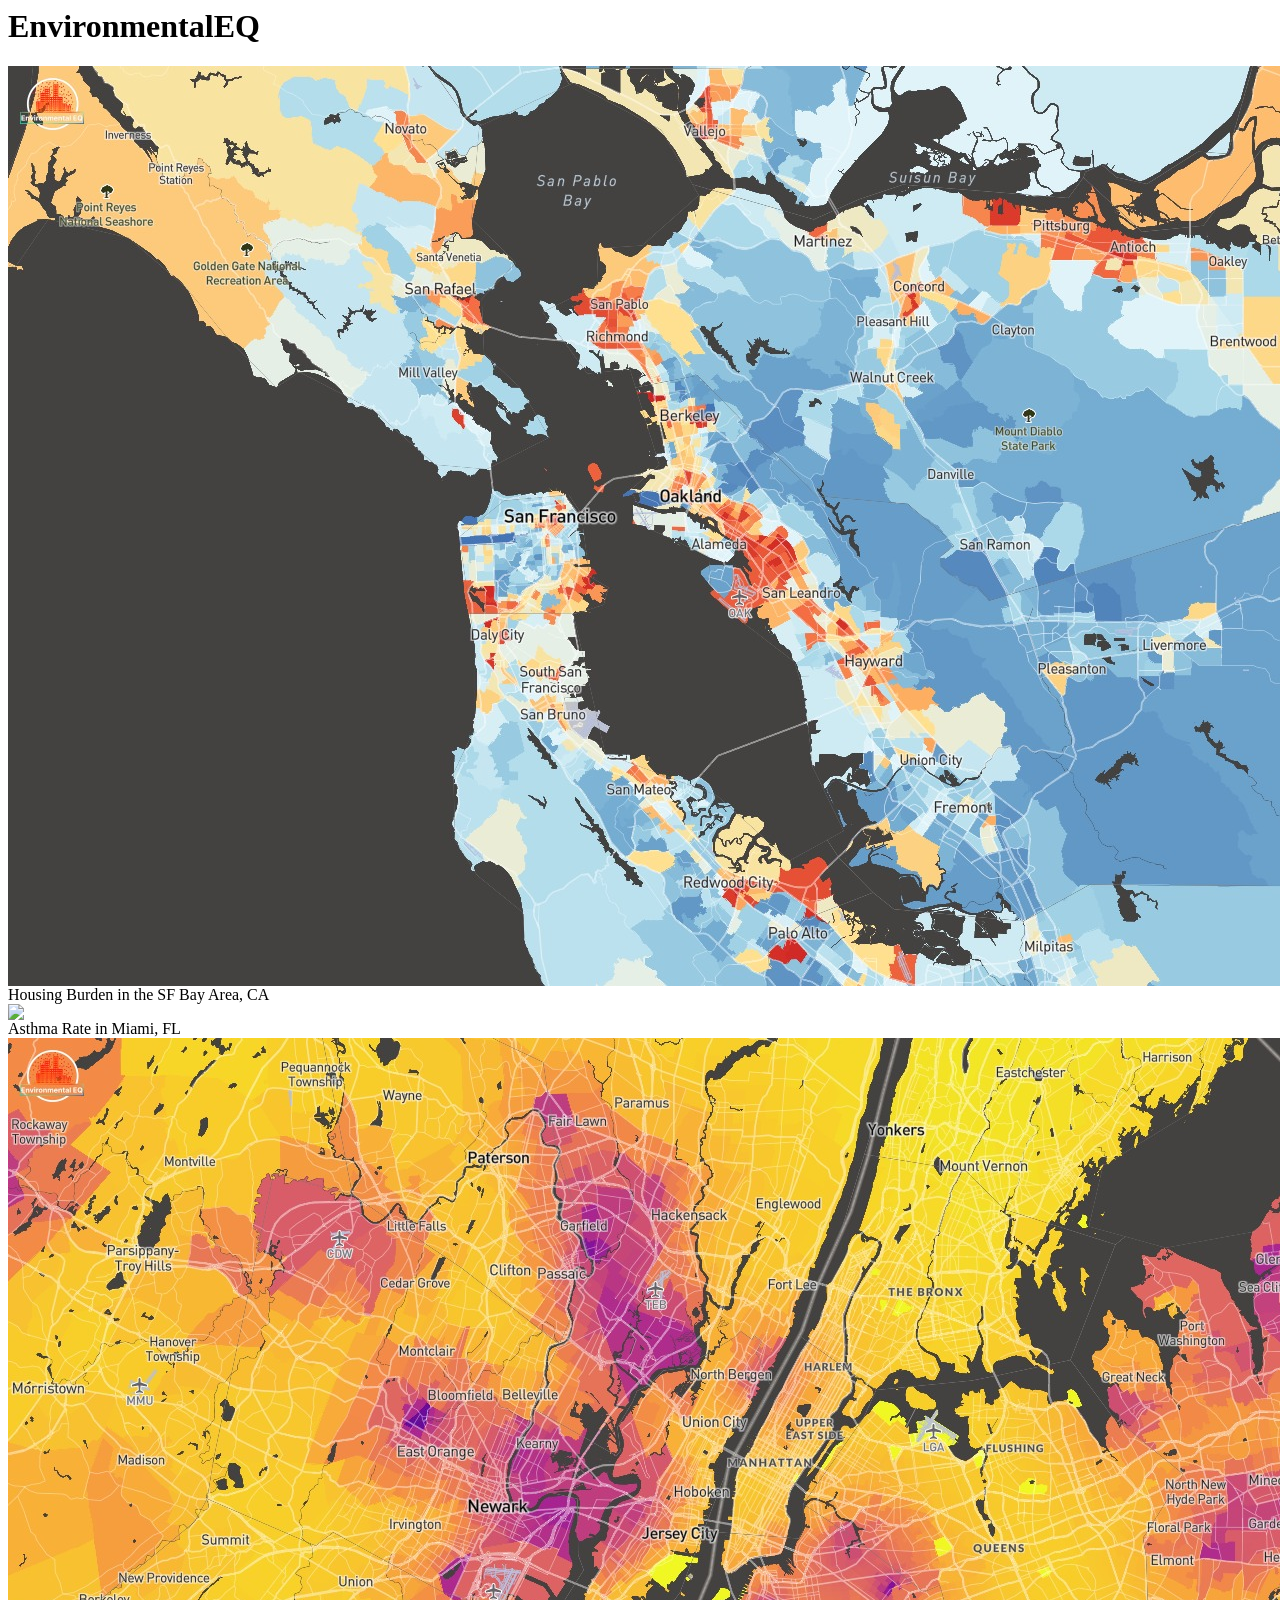
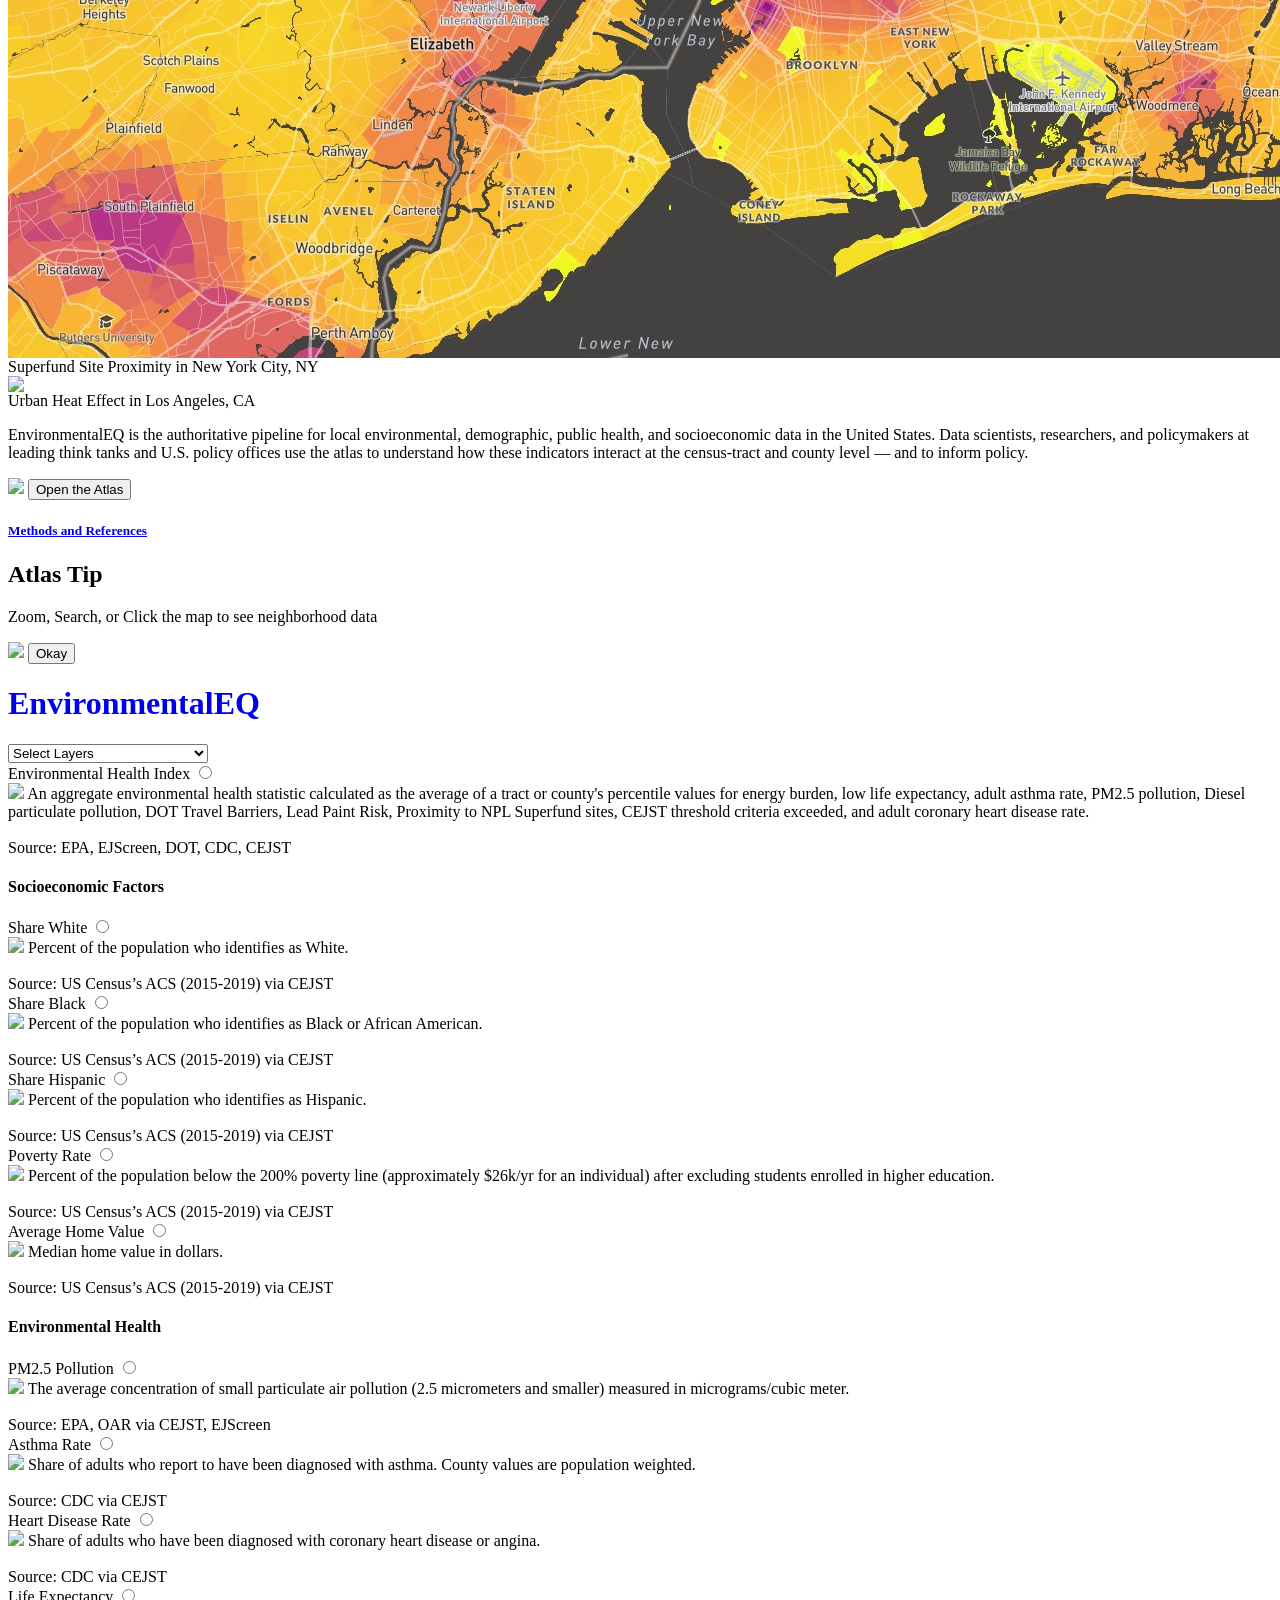
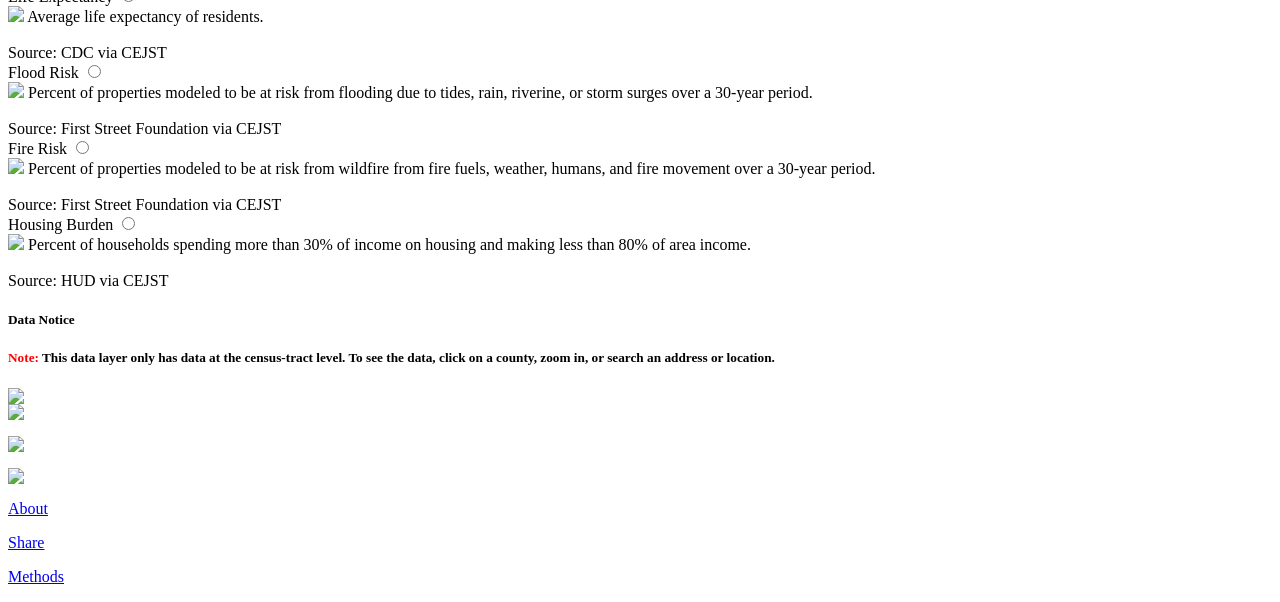
==== commit 77cf4cd9: "Swap demographic cover cards for SF housing burden and NYC superfund proximity Replaces the "Black P" ====
--- a/index.html
+++ b/index.html
@@ -21,8 +21,8 @@
 
     <div class="images">
       <div class="comp-img">
-        <img class="img" src="miami-black.jpg" />
-        <div class="caption">Black Population in Miami, FL</div>
+        <img class="img" src="sf-housing.jpg" />
+        <div class="caption">Housing Burden in the SF Bay Area, CA</div>
       </div>
       <div class="comp-img">
         <img class="img" src="miami-asthma.jpg" />
@@ -31,8 +31,8 @@
     </div>
     <div class="images">
       <div class="comp-img">
-        <img class="img" src="la-hispanic.jpg" />
-        <div class="caption">Hispanic Population in Los Angeles, CA</div>
+        <img class="img" src="nyc-superfund.jpg" />
+        <div class="caption">Superfund Site Proximity in New York City, NY</div>
       </div>
       <div class="comp-img">
         <img class="img" src="la-heat.jpg" />
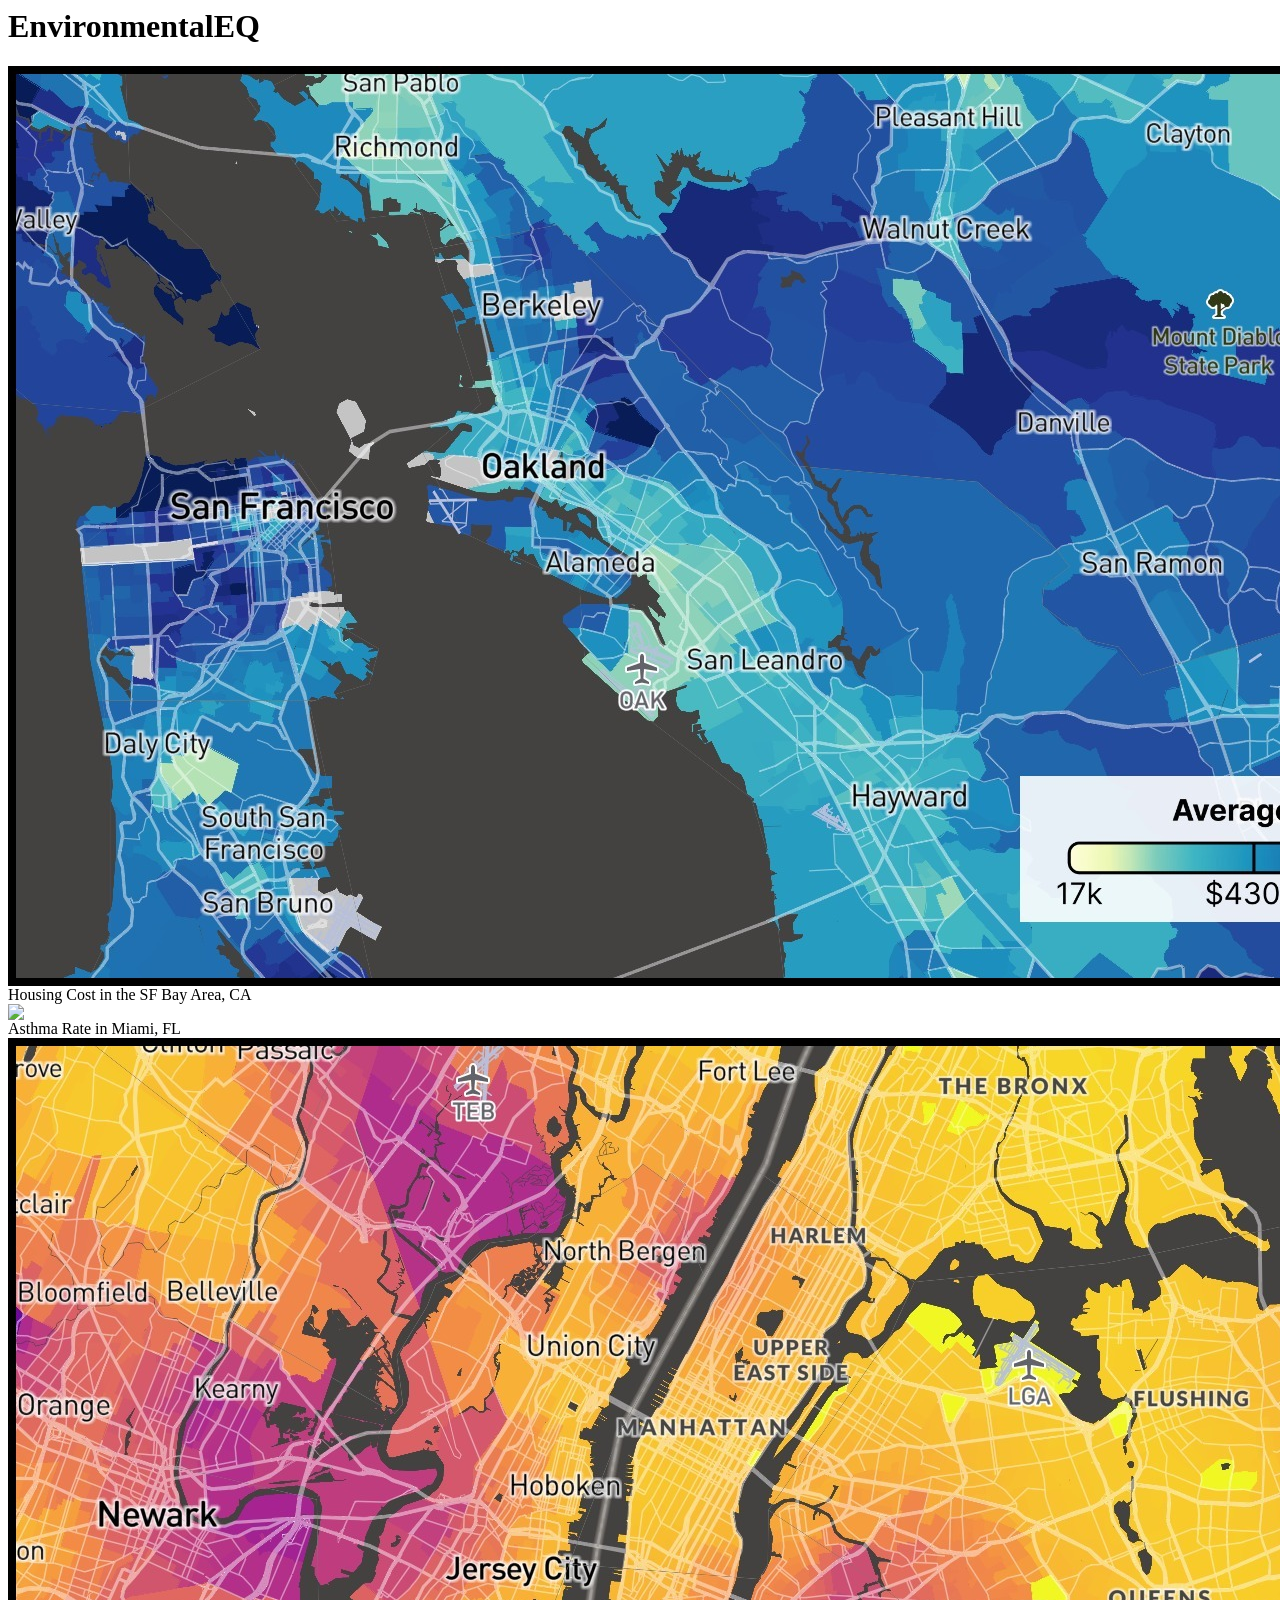
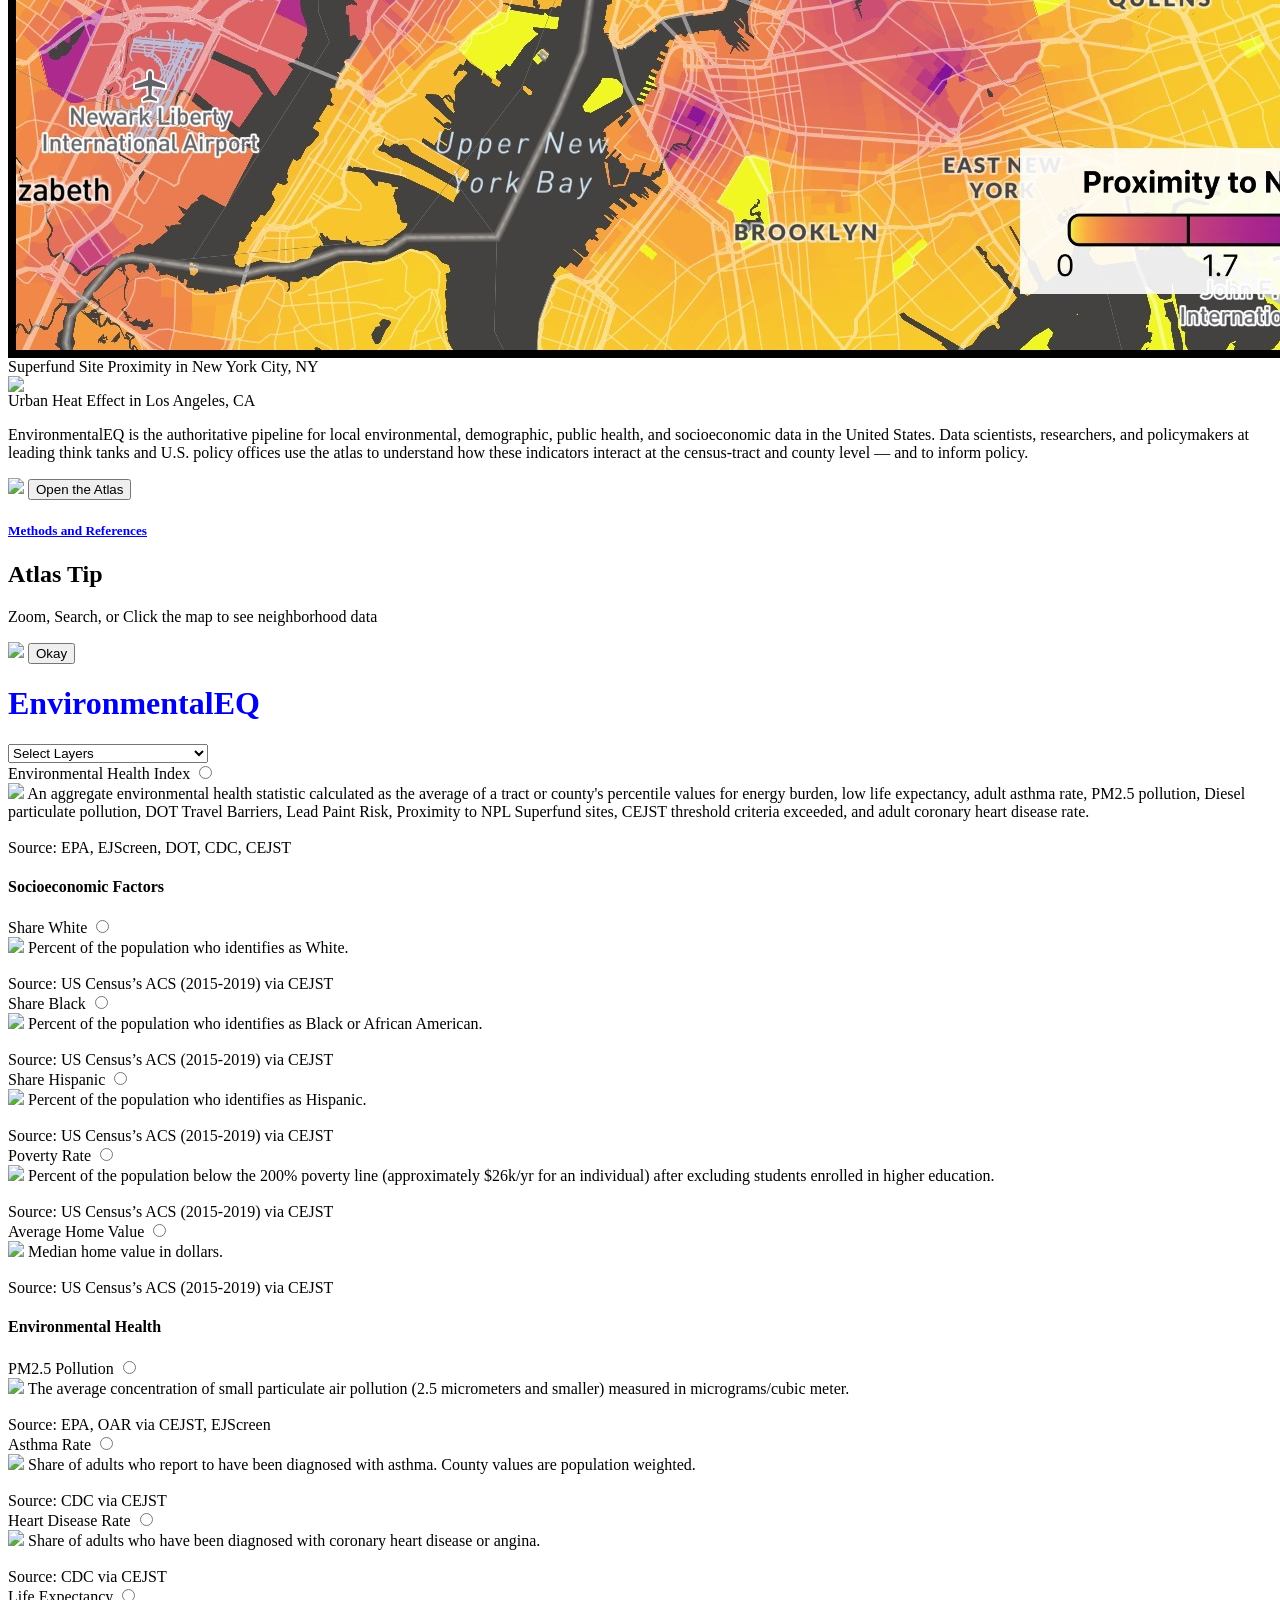
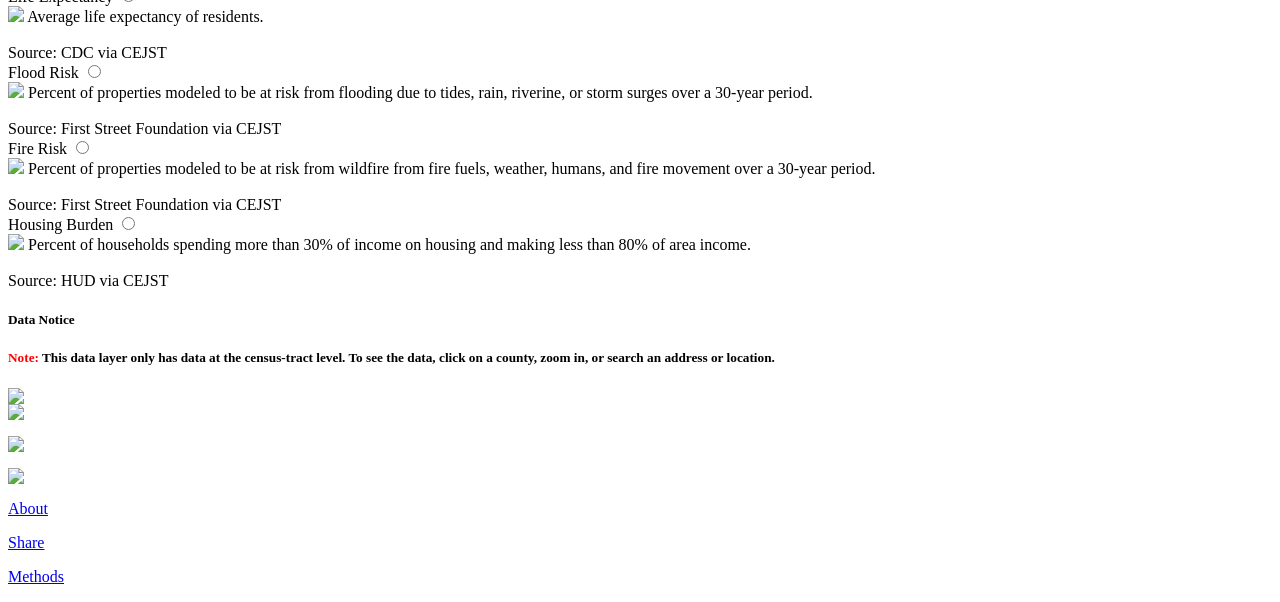
==== commit 2ea90cb0: "Re-shoot SF and NYC cover cards: house_value layer, 2x DPR, black border Three fixes after the first" ====
--- a/index.html
+++ b/index.html
@@ -22,7 +22,7 @@
     <div class="images">
       <div class="comp-img">
         <img class="img" src="sf-housing.jpg" />
-        <div class="caption">Housing Burden in the SF Bay Area, CA</div>
+        <div class="caption">Housing Cost in the SF Bay Area, CA</div>
       </div>
       <div class="comp-img">
         <img class="img" src="miami-asthma.jpg" />
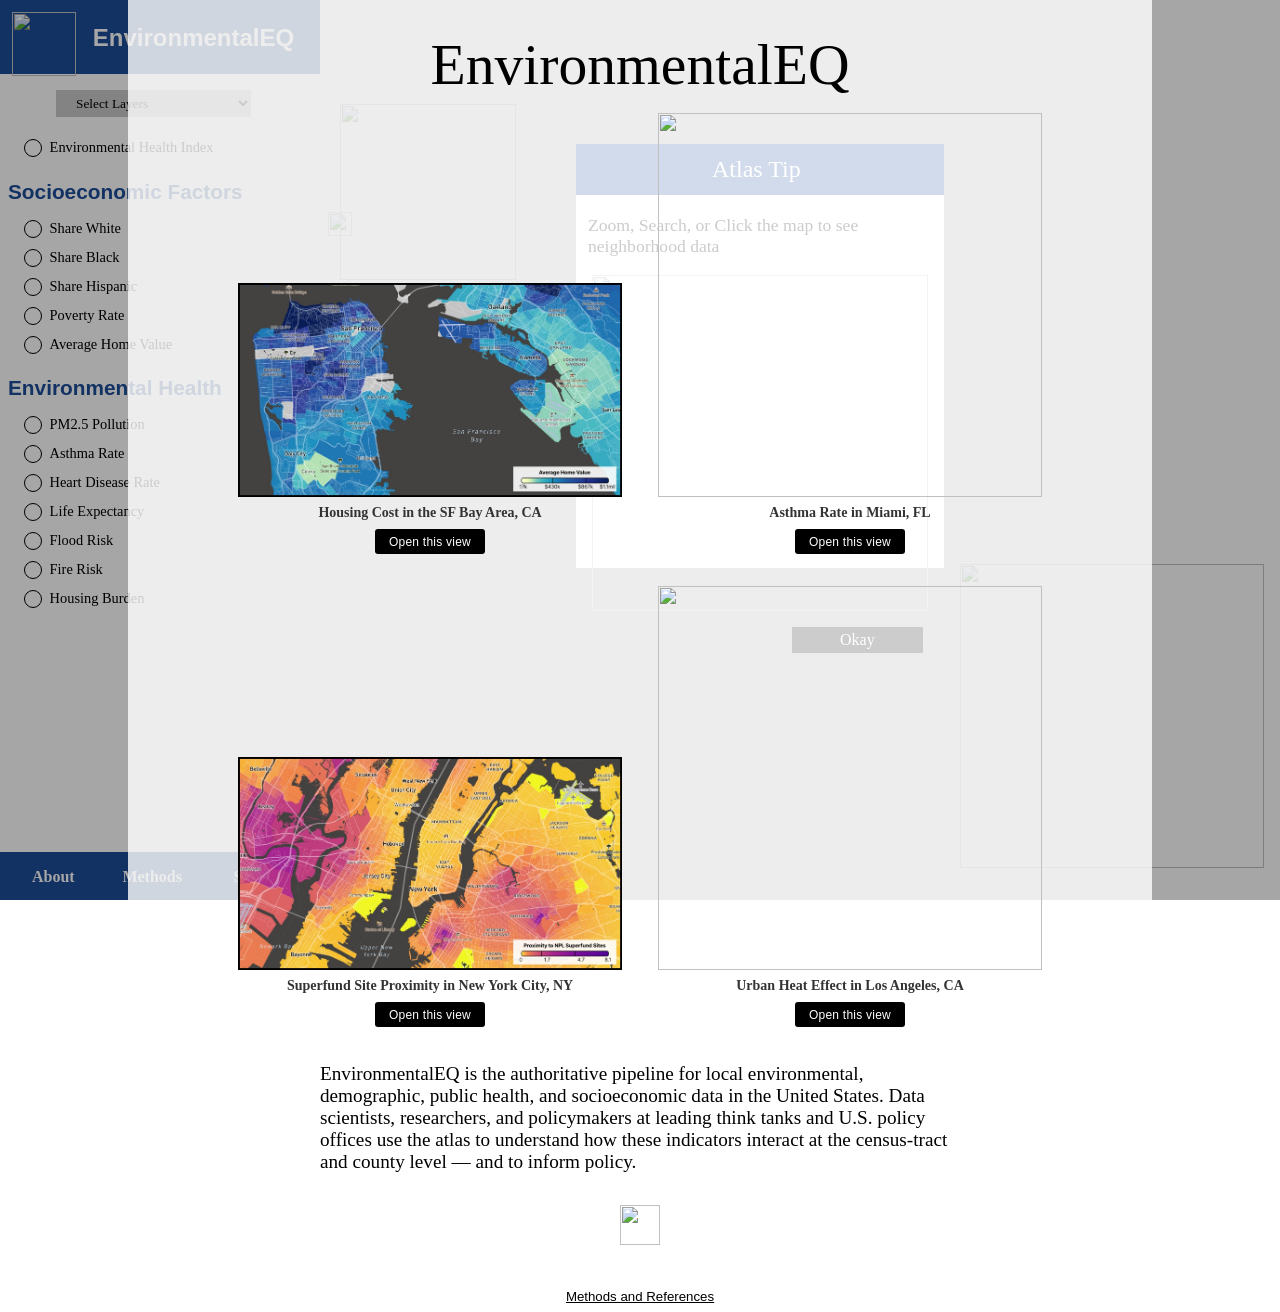
==== commit 645bc8be: "Add per-card "Open this view" buttons that match the screenshot state Each of the four cover cards (" ====
--- a/index.html
+++ b/index.html
@@ -23,20 +23,24 @@
       <div class="comp-img">
         <img class="img" src="sf-housing.jpg" />
         <div class="caption">Housing Cost in the SF Bay Area, CA</div>
+        <button class="card-cta" onclick="showAtlasView('3soc-econ','house_value',-122.34,37.74,11.0)">Open this view</button>
       </div>
       <div class="comp-img">
         <img class="img" src="miami-asthma.jpg" />
         <div class="caption">Asthma Rate in Miami, FL</div>
+        <button class="card-cta" onclick="showAtlasView('4pub-health','asthma',-80.28,25.85,10.5)">Open this view</button>
       </div>
     </div>
     <div class="images">
       <div class="comp-img">
         <img class="img" src="nyc-superfund.jpg" />
         <div class="caption">Superfund Site Proximity in New York City, NY</div>
+        <button class="card-cta" onclick="showAtlasView('2env-health','superfund_proximity',-74.00,40.73,11.15)">Open this view</button>
       </div>
       <div class="comp-img">
         <img class="img" src="la-heat.jpg" />
         <div class="caption">Urban Heat Effect in Los Angeles, CA</div>
+        <button class="card-cta" onclick="showAtlasView('2env-health','heat',-117.95,34.05,9.4)">Open this view</button>
       </div>
     </div>
     
@@ -1146,6 +1150,35 @@
     <p id="contact" class="bottom-link"><a class="hide" target="_blank" href="site-template/index.html#two">Methods</a></p>
 </div>
 <script src="scripts.js"></script>
+<script>
+function showAtlasView(section, layerKey, lng, lat, zoom){
+  document.getElementById('cover').style.display = 'none';
+  var dd = document.getElementById('dropdown-menu');
+  if (dd) {
+    for (var i = 0; i < dd.options.length; i++) {
+      if (dd.options[i].value === section) { dd.selectedIndex = i; break; }
+    }
+    if (typeof switchDiv === 'function') switchDiv();
+  }
+  var sectionDiv = document.getElementById(section);
+  if (sectionDiv) {
+    var radios = sectionDiv.querySelectorAll('input[type="radio"]');
+    for (var j = 0; j < radios.length; j++) {
+      var oc = radios[j].getAttribute('onclick') || '';
+      if (oc.indexOf("'" + layerKey + "'") !== -1) {
+        var allRadios = document.getElementsByName('radio');
+        for (var k = 0; k < allRadios.length; k++) allRadios[k].checked = false;
+        radios[j].checked = true;
+        break;
+      }
+    }
+  }
+  if (typeof layers_dict !== 'undefined' && layers_dict[layerKey] && typeof colorSwitch === 'function') {
+    colorSwitch(layers_dict[layerKey]);
+  }
+  if (typeof map !== 'undefined' && map) map.jumpTo({ center: [lng, lat], zoom: zoom });
+}
+</script>
 </div>
 
 </html>
--- a/styles.css
+++ b/styles.css
@@ -0,0 +1,1604 @@
+#map { 
+  position: absolute; 
+  top: 0; 
+  bottom: 0; 
+  right: 0;
+  left: 20rem; 
+  width: calc(100% - 20rem); 
+}
+
+
+.mapboxgl-popup-content {
+  background-color: #1D4D99 !important;
+  color:white;
+  text-align: left;
+  margin:0;
+  padding:0;
+  box-shadow: 0;
+}
+
+.mapboxgl-popup-content p{
+  color:#e7f0ff;
+  font-size:0.6rem;
+  padding:0;
+  margin:0;
+  margin-left:0.3rem;
+  margin-right:0.3rem;
+}
+.mapboxgl-popup-content h3{
+  margin-bottom:0.5rem;
+  padding-left:0.5rem;
+  padding-right:0.5rem;
+  padding-top:0rem;
+  padding-bottom:0rem;
+  font-size:1.1rem;
+  font-weight: bold;
+  text-align:center;
+}
+
+.mapboxgl-popup-anchor-top .mapboxgl-popup-tip,
+.mapboxgl-popup-anchor-top-left .mapboxgl-popup-tip,
+.mapboxgl-popup-anchor-top-right .mapboxgl-popup-tip {
+    border-bottom-color: #1D4D99 !important;
+    }
+.mapboxgl-popup-anchor-bottom .mapboxgl-popup-tip,
+.mapboxgl-popup-anchor-bottom-left .mapboxgl-popup-tip,
+.mapboxgl-popup-anchor-bottom-right .mapboxgl-popup-tip {
+    border-top-color: #1D4D99 !important;
+    }
+.mapboxgl-popup-anchor-left .mapboxgl-popup-tip {
+    border-right-color: #1D4D99 !important;
+    }
+.mapboxgl-popup-anchor-right .mapboxgl-popup-tip {
+    border-left-color: #1D4D99 !important;
+    }
+
+.geocoder{
+  position:absolute;
+  left:20.5rem;
+  top:0.5rem;
+  bottom:0;
+}
+
+.container {
+    display: block;
+    position: relative;
+    padding-left: 2.6rem;
+    margin-bottom: 12px;
+    cursor: pointer;
+    font-size: 0.9rem;
+    -webkit-user-select: none;
+    -moz-user-select: none;
+    -ms-user-select: none;
+    user-select: none;
+    font-family: 'Roboto';
+    padding-top:0rem;
+  }
+  
+  /* Hide the browser's default radio button */
+  .container input {
+    position: absolute;
+    opacity: 0;
+    cursor: pointer;
+  }
+  
+  /* Create a custom radio button */
+  .checkmark {
+    position: absolute;
+    top: 0;
+    left: 1rem;
+    height: 1rem;
+    width: 1rem;
+    background-color: white;
+    border-radius: 50%;
+    border: black solid 0.1rem;
+  }
+  
+  /* On mouse-over, add a grey background color */
+  .container:hover input ~ .checkmark {
+    background-color: white;
+  }
+  
+  /* When the radio button is checked, add a blue background */
+  .container input:checked ~ .checkmark {
+    background-color: white;
+    font-weight: bold;
+
+  }
+  
+  /* Create the indicator (the dot/circle - hidden when not checked) */
+  .checkmark:after {
+    content: "";
+    position: absolute;
+    display: none;
+  }
+  
+  /* Show the indicator (dot/circle) when checked */
+  .container input:checked ~ .checkmark:after {
+    display: block;
+  }
+  
+  /* Style the indicator (dot/circle) */
+  .container .checkmark:after {
+    top: 0.15rem;
+    left: 0.15rem;
+    width: 0.7rem;
+    height: 0.7rem;
+    border-radius: 50%;
+    background: black;
+  }
+
+select{
+    background-color: #c9c9c9;
+    padding-top:0.3rem;
+    padding-bottom:0.3rem;
+    padding-left:1rem;
+    border: none; 
+    font-family: 'Roboto';
+    font-weight:500;
+    margin-top: 1rem;
+    margin-left: 1rem;
+    margin-right: 1rem;
+    margin-left: 0rem;
+   /* -webkit-appearance: none;*/
+   /*  -moz-appearance: none; */
+}
+
+.section-title{
+    color:#1D4D99;
+    font-weight:600;
+    font-family: 'Roboto', sans-serif;
+    font-size:1.3rem;
+    padding-top:0.7rem;
+    padding-bottom:1rem;
+    margin-top:0rem;
+    margin-bottom:0rem;
+}
+
+.title{
+    color:white;
+    font-weight:600;
+    font-family: 'Roboto', sans-serif;
+    font-size:1.5rem;
+    padding-left:5.3rem;
+    padding-top:1rem;
+}
+
+#top-logo{
+    width:4rem;
+    position:absolute;
+    left:0.75rem;
+    top:0.75rem;
+}
+
+#nav-top{
+background-color: #1D4D99;
+position:absolute;
+top:0;
+left:0;
+width: 20rem;
+height:4.6rem;
+z-index: -1;
+}
+
+#nav-bottom{
+    background-color: #1D4D99;
+    position:absolute;
+    bottom:0;
+    left:0;
+    width: 20rem;
+    height:3rem;
+    z-index: -1;
+    }
+
+#dropdown-menu{
+    margin-left:3rem;
+    margin-top:1.4rem;
+    margin-bottom:1.4rem;
+}
+
+.bottom-link{
+    position:fixed;
+    bottom:0;
+    left:0;
+    color:white;
+    font-family: 'Roboto';
+    font-weight:600;
+    display:inline-block;
+    padding-left:1rem;
+    padding-right:1rem;
+    padding-top:0rem;
+    padding-bottom:0rem;
+    margin-bottom:0.85rem;
+}
+
+.bottom-links{
+    position:fixed;
+    bottom:0;
+    left:0;
+    display: block;
+    border:0;
+    color:black;
+}
+
+#about{
+  left:1rem;
+}
+
+#contact{
+  left:6.65rem;
+}
+
+#share{
+  left:13.6rem;
+}
+
+h5{
+  font-weight:100;
+  font-family: 'Roboto', sans-serif;
+}
+
+#zoom-tract-info{
+  display: none;
+  background-color: white;
+  position:absolute;
+  width:23rem;
+  height:7rem;
+  top:1rem;
+  left:40rem;
+}
+
+#title-notice{
+  background-color: #1D4D99;
+  color:white;
+  margin-top:0rem;
+  padding-top:0.5rem;
+  padding-bottom:0.5rem;
+  padding-left:0.5rem;
+  font-weight:600;
+  font-size:0.95rem;
+  padding-bottom:0.5rem;
+  margin-bottom:0;
+}
+
+
+#notice-body{
+  padding-left:0.5rem;
+  padding-right:0.5rem;
+  padding-top:0;
+  margin-top:1rem;
+}
+
+#legend{
+  position:absolute;
+  bottom:2rem;
+  right:1rem;
+  width:19rem;
+}
+
+#info-box{
+  position:absolute;
+  left:20.5rem;
+  top:3.25rem;
+  bottom:0;
+  background-color: white;
+  width:14.95rem;
+  height: 14.5rem;
+}
+
+#triangle{
+  position:absolute;
+  left:21.25rem;
+  top:6.5rem;
+  bottom:0;
+  width:11rem;
+}
+
+#value{
+  position:absolute;
+  left:21rem;
+  top:13.75rem;
+  font-family: 'Roboto';
+  color:#1D4D99;
+  font-size:1.3rem;
+  font-weight:600;
+}
+
+#tab-name{
+  position:absolute;
+  left:20.5rem;
+  top:2.4rem;
+  font-family: 'Roboto';
+  color: #1D4D99;
+  font-size:1rem;
+  font-weight:600;
+  padding:0.9rem;
+}
+
+#arrow{
+  position:absolute;
+  width:1.5rem;
+  left:20.51rem;
+  top:13.25rem;
+  bottom:0;
+  transition: left 1s;
+}
+
+#top-label{
+  position:absolute;
+  left:32.45rem;
+  top:11rem;
+  font-family: 'Roboto';
+  color:#000;
+  font-size:0.9rem;
+  font-weight:600;
+}
+
+#bottom-label{
+  position:absolute;
+  left:32.45rem;
+  top:5rem;
+  font-family: 'Roboto';
+  color:#000;
+  font-size:0.9rem;
+  font-weight:600;
+}
+
+#cover{
+    position:absolute;
+    top:0;
+    left:0;
+    bottom:0;
+    right:0;
+    height:100%;
+    width:100%;
+    z-index: 999;
+    background: url(background.png) no-repeat center center fixed; 
+    -webkit-background-size: cover;
+    -moz-background-size: cover;
+    -o-background-size: cover;
+    background-size: cover;
+    font-family: 'Roboto';
+    }
+
+
+  #main{
+    background: rgba(255, 255, 255, 0.8);
+    text-align:center;
+    margin-left:10vw;
+    margin-right:10vw;
+    margin-top: 0vh;
+    height: 100vh;
+  }
+
+  #title-main{
+    font-family: 'Merriweather';
+    font-weight: 700;
+    padding-left: 1rem;
+    padding-right: 1rem;
+    padding-top:2rem;
+    font-weight:200;
+    font-size:2.7rem;
+    padding-bottom: 0;
+    margin-bottom:0;
+    margin-top:0
+  }
+
+  .comp-img {
+    display: inline-block;
+    margin-left: auto;
+    margin-right: auto;
+    padding: 1rem;
+    text-align: center;
+  }
+  
+  .img {
+    width: 17rem;
+  }
+
+  .images {
+    text-align: center;
+  }
+
+  .caption {
+    font-size: 14px;
+    color: #333;
+    margin-top: 0.5rem;
+    font-weight:bold;
+  }
+
+  .card-cta {
+    display: inline-block;
+    margin-top: 0.5rem;
+    padding: 0.35rem 0.9rem;
+    font-family: 'Roboto', 'Inter', sans-serif;
+    font-size: 0.75rem;
+    font-weight: 400;
+    color: white;
+    background-color: black;
+    border: none;
+    border-radius: 3px;
+    cursor: pointer;
+    letter-spacing: 0.02em;
+  }
+
+  .card-cta:hover {
+    background-color: #2a2a2a;
+  }
+  
+
+  #par{
+    font-size:0.95rem;
+    text-align: left;
+    padding-left:12rem;
+    padding-right:12rem;
+    padding-top:0rem;
+    padding-bottom:0rem;
+  }
+
+  #load-button{
+    display:none;
+    font-weight:100;
+    color:white;
+    font-family:'Roboto';
+    background-color:black;
+    opacity: 100% !important;
+    border:none;
+    margin-top:1rem;
+    padding-left:6rem;
+    padding-right:6rem;
+    padding-top:0.7rem;
+    padding-bottom:0.7rem;
+    font-size: 1.5rem;
+    cursor:pointer;
+  }
+
+  #to-underline{
+    padding-top:0.5rem;
+    padding-bottom:0.5rem;
+    text-decoration: underline;
+  }
+
+  #bottom-link-3{
+    text-decoration: none;
+    color:black;
+    margin-bottom:5rem;
+  }
+
+  #spin{
+    width:2.5rem;
+    padding:0.845rem;
+  }
+
+#tip{
+position:absolute;
+background-color:white;
+width:23rem;
+height:26.5rem;
+left:45vw;
+top:16vh;
+z-index:200;
+}
+
+#tip-title{
+background-color:#1D4D99;
+color:white;
+margin-top:0;
+font-family: 'Roboto';
+font-weight: 100;
+padding:0.75rem;
+padding-left:8.5rem;
+}
+
+#tip-content{
+font-size: 1.1rem;
+font-weight:100;
+color:black;
+font-family:'Roboto';
+padding-left:0.75rem;
+padding-right:0.75rem;
+}
+
+#tip-image{
+width:21rem;
+padding-left:1rem;
+padding-right:1rem;
+}
+
+#tip-button{
+  font-weight:100;
+  color:white;
+  font-family:'Roboto';
+  background-color:black;
+  border:none;
+  margin-top:1rem;
+  margin-left:13.5rem;
+  padding-left:3rem;
+  padding-right:3rem;
+  padding-top:0.25rem;
+  padding-bottom:0.25rem;
+  font-size: 1rem;
+  cursor:pointer;
+}
+
+#tip-cover{
+  position:absolute;
+  top:0;
+  left:0;
+  bottom:0;
+  right:0;
+  height:100%;
+  width:100%;
+  z-index: 199;
+  opacity:35%;
+  background-color:black;  
+  -webkit-background-size: cover;
+  -moz-background-size: cover;
+  -o-background-size: cover;
+  background-size: cover;
+}
+
+.icon-img{
+  position:relative;
+  width:0.8rem;
+  padding:0;
+  margin:0;
+
+}
+
+/*
+*/
+.tooltip {
+  position: relative;
+  top:0.07rem;
+  left:0.5rem;
+  display: inline-block;
+}
+
+.tooltiptext {
+  font-family: 'Roboto';
+  visibility: hidden;
+  width: 20rem;
+  background-color: #1d4d99;
+  color: white;
+  text-align: left;
+  border-radius: 6px;
+  padding: 1rem;
+  position: absolute;
+  z-index: 1;
+  top: -3.3rem;
+  left: 130%;
+  font-size:0.9rem;
+}
+
+.tooltip #one::after {
+  content: "";
+  position: absolute;
+  top: 50%;
+  right: 100%;
+  margin-top: -5px;
+  border-width: 5px;
+  border-style: solid;
+  border-color: transparent #1d4d99 transparent transparent;
+}
+.tooltip:hover .tooltiptext {
+  visibility: visible;
+}
+
+.tooltip:hover .tooltiptext-a1 {
+  visibility: visible;
+}
+
+.tooltip:hover .tooltiptext-a2 {
+  visibility: visible;
+}
+
+.tooltip:hover .tooltiptext-a3 {
+  visibility: visible;
+}
+
+.tooltip:hover .tooltiptext-b1 {
+  visibility: visible;
+}
+.tooltip:hover .tooltiptext-b2 {
+  visibility: visible;
+}
+
+.tooltip:hover .tooltiptext-b3 {
+  visibility: visible;
+}
+.tooltip:hover .tooltiptext-b4 {
+  visibility: visible;
+}
+
+.tooltip:hover .tooltiptext-b5 {
+  visibility: visible;
+}
+.tooltip:hover .tooltiptext-b6 {
+  visibility: visible;
+}
+
+.tooltip:hover .tooltiptext-b7 {
+  visibility: visible;
+}
+.tooltip:hover .tooltiptext-b8 {
+  visibility: visible;
+}
+.tooltip:hover .tooltiptext-b9 {
+  visibility: visible;
+}
+
+.tooltip:hover .tooltiptext-b10 {
+  visibility: visible;
+}
+
+.tooltip:hover .tooltiptext-b11 {
+  visibility: visible;
+}
+
+.tooltip:hover .tooltiptext-b12 {
+  visibility: visible;
+}
+
+.tooltip:hover .tooltiptext-b13 {
+  visibility: visible;
+}
+
+.tooltiptext-a1 {
+  font-family: 'Roboto';
+  visibility: hidden;
+  width: 20rem;
+  background-color: #1d4d99;
+  color: white;
+  text-align: left;
+  border-radius: 6px;
+  padding: 1rem;
+  position: absolute;
+  z-index: 1;
+  top: -2.8rem;
+  left: 130%;
+  font-size:0.9rem;
+}
+
+.tooltiptext-a2 {
+  font-family: 'Roboto';
+  visibility: hidden;
+  width: 20rem;
+  background-color: #1d4d99;
+  color: white;
+  text-align: left;
+  border-radius: 6px;
+  padding: 1rem;
+  position: absolute;
+  z-index: 1;
+  top: -2.25rem;
+  left: 130%;
+  font-size:0.9rem;
+}
+.tooltiptext-a3 {
+  font-family: 'Roboto';
+  visibility: hidden;
+  width: 20rem;
+  background-color: #1d4d99;
+  color: white;
+  text-align: left;
+  border-radius: 6px;
+  padding: 1rem;
+  position: absolute;
+  z-index: 1;
+  top: -2.18rem;
+  left: 130%;
+  font-size:0.9rem;
+}
+
+.tooltiptext-b1 {
+  font-family: 'Roboto';
+  visibility: hidden;
+  width: 20rem;
+  background-color: #1d4d99;
+  color: white;
+  text-align: left;
+  border-radius: 6px;
+  padding: 1rem;
+  position: absolute;
+  z-index: 1;
+  top: -3.8rem;
+  left: 130%;
+  font-size:0.9rem;
+}
+
+.tooltiptext-b2 {
+  font-family: 'Roboto';
+  visibility: hidden;
+  width: 20rem;
+  background-color: #1d4d99;
+  color: white;
+  text-align: left;
+  border-radius: 6px;
+  padding: 1rem;
+  position: absolute;
+  z-index: 1;
+  top: -4.45rem;
+  left: 130%;
+  font-size:0.9rem;
+}
+
+.tooltiptext-b3 {
+  font-family: 'Roboto';
+  visibility: hidden;
+  width: 20rem;
+  background-color: #1d4d99;
+  color: white;
+  text-align: left;
+  border-radius: 6px;
+  padding: 1rem;
+  position: absolute;
+  z-index: 1;
+  top: -4.95rem;
+  left: 130%;
+  font-size:0.9rem;
+}
+
+.tooltiptext-b4 {
+  font-family: 'Roboto';
+  visibility: hidden;
+  width: 20rem;
+  background-color: #1d4d99;
+  color: white;
+  text-align: left;
+  border-radius: 6px;
+  padding: 1rem;
+  position: absolute;
+  z-index: 1;
+  top: -5.5rem;
+  left: 130%;
+  font-size:0.9rem;
+}
+
+.tooltiptext-b5 {
+  font-family: 'Roboto';
+  visibility: hidden;
+  width: 20rem;
+  background-color: #1d4d99;
+  color: white;
+  text-align: left;
+  border-radius: 6px;
+  padding: 1rem;
+  position: absolute;
+  z-index: 1;
+  top: -5.95rem;
+  left: 130%;
+  font-size:0.9rem;
+}
+
+.tooltiptext-b6 {
+  font-family: 'Roboto';
+  visibility: hidden;
+  width: 20rem;
+  background-color: #1d4d99;
+  color: white;
+  text-align: left;
+  border-radius: 6px;
+  padding: 1rem;
+  position: absolute;
+  z-index: 1;
+  top: -6.3rem;
+  left: 130%;
+  font-size:0.9rem;
+}
+
+.tooltiptext-b7 {
+  font-family: 'Roboto';
+  visibility: hidden;
+  width: 20rem;
+  background-color: #1d4d99;
+  color: white;
+  text-align: left;
+  border-radius: 6px;
+  padding: 1rem;
+  position: absolute;
+  z-index: 1;
+  top: -6.65rem;
+  left: 130%;
+  font-size:0.9rem;
+}
+
+.tooltiptext-b8 {
+  font-family: 'Roboto';
+  visibility: hidden;
+  width: 20rem;
+  background-color: #1d4d99;
+  color: white;
+  text-align: left;
+  border-radius: 6px;
+  padding: 1rem;
+  position: absolute;
+  z-index: 1;
+  top: -7rem;
+  left: 130%;
+  font-size:0.9rem;
+}
+.tooltiptext-b9 {
+  font-family: 'Roboto';
+  visibility: hidden;
+  width: 20rem;
+  background-color: #1d4d99;
+  color: white;
+  text-align: left;
+  border-radius: 6px;
+  padding: 1rem;
+  position: absolute;
+  z-index: 1;
+  top: -7.35rem;
+  left: 130%;
+  font-size:0.9rem;
+}
+
+.tooltiptext-b10 {
+  font-family: 'Roboto';
+  visibility: hidden;
+  width: 20rem;
+  background-color: #1d4d99;
+  color: white;
+  text-align: left;
+  border-radius: 6px;
+  padding: 1rem;
+  position: absolute;
+  z-index: 1;
+  top: -7.7rem;
+  left: 130%;
+  font-size:0.9rem;
+}
+
+.tooltiptext-b11 {
+  font-family: 'Roboto';
+  visibility: hidden;
+  width: 20rem;
+  background-color: #1d4d99;
+  color: white;
+  text-align: left;
+  border-radius: 6px;
+  padding: 1rem;
+  position: absolute;
+  z-index: 1;
+  top: -8.05rem;
+  left: 130%;
+  font-size:0.9rem;
+}
+
+.tooltiptext-b12 {
+  font-family: 'Roboto';
+  visibility: hidden;
+  width: 20rem;
+  background-color: #1d4d99;
+  color: white;
+  text-align: left;
+  border-radius: 6px;
+  padding: 1rem;
+  position: absolute;
+  z-index: 1;
+  top: -8.4rem;
+  left: 130%;
+  font-size:0.9rem;
+}
+
+.tooltiptext-b13 {
+  font-family: 'Roboto';
+  visibility: hidden;
+  width: 20rem;
+  background-color: #1d4d99;
+  color: white;
+  text-align: left;
+  border-radius: 6px;
+  padding: 1rem;
+  position: absolute;
+  z-index: 1;
+  top: -8.75rem;
+  left: 130%;
+  font-size:0.9rem;
+}
+
+
+.hide{
+  color:white;
+  text-decoration: none;
+}
+
+@media screen and (max-width: 1400px) {
+  #par {
+    font-size:0.9rem;
+  }
+}
+
+@media screen and (max-width: 1200px) {
+  #par {
+    font-size:0.8rem;
+  }
+}
+
+@media screen and (min-width: 1400px) {
+  #par {
+    padding-left: 15rem;  
+    padding-right: 15rem;  
+}
+}
+
+@media screen and (min-width: 1600px) {
+  #par {
+    padding-left: 20rem;  
+    padding-right: 20rem;  
+}
+}
+
+@media screen and (max-height: 700px) {
+.img{
+  width:16rem;
+}
+}
+
+@media screen and (max-height: 680px) {
+  #title-main{
+    font-size: 2.4rem;
+  }
+  }
+
+  @media screen and (max-height: 665px) {
+    #drop{
+      visibility: hidden;
+    }
+
+    #title-main{
+      font-size: 2.2rem;
+    }
+    .img{
+      width:15rem;
+    }
+    }
+
+@media screen and (max-height: 650px) {
+
+  .img{
+    width:14rem;
+  }
+  }
+
+  @media screen and (max-height: 640px) {
+
+    #title-main{
+      font-size: 2rem;
+    }
+
+      #load-button{
+        display:none;
+        font-weight:100;
+        color:white;
+        font-family:'Roboto';
+        background-color:black;
+        opacity: 100% !important;
+        border:none;
+        margin-top:1rem;
+        padding-left:6rem;
+        padding-right:6rem;
+        padding-top:0.5rem;
+        padding-bottom:0.5rem;
+        font-size: 1.3rem;
+        cursor:pointer;
+      }
+      #drop2{
+        visibility: hidden;
+      }
+      #drop3{
+        visibility: hidden;
+      }
+
+      }
+
+      @media screen and (max-height: 620px) {
+
+
+        #title-main{
+          font-size: 1.8rem;
+        }
+    
+          #load-button{
+            display:none;
+            font-weight:100;
+            color:white;
+            font-family:'Roboto';
+            background-color:black;
+            opacity: 100% !important;
+            border:none;
+            margin-top:1rem;
+            padding-left:6rem;
+            padding-right:6rem;
+            padding-top:0.4rem;
+            padding-bottom:0.4rem;
+            font-size: 1.1rem;
+            cursor:pointer;
+          }
+    
+          }
+
+          @media screen and (max-height: 610px) {
+
+            #par{
+              font-size:0.8rem;
+            }
+
+            #title-main{
+              font-size: 1.7rem;
+            }
+        
+              #load-button{
+                display:none;
+                font-weight:100;
+                color:white;
+                font-family:'Roboto';
+                background-color:black;
+                opacity: 100% !important;
+                border:none;
+                margin-top:1rem;
+                padding-left:4rem;
+                padding-right:4rem;
+                padding-top:0.35rem;
+                padding-bottom:0.35rem;
+                font-size: 1rem;
+                cursor:pointer;
+              }
+        
+              }
+
+              @media screen and (max-height: 600px) {
+                .img{width:13rem;}
+              }
+
+              @media screen and (min-height: 740px) {
+
+                #title-main{
+                  font-family: 'Merriweather';
+                  font-weight: 700;
+                  padding-left: 1rem;
+                  padding-right: 1rem;
+                  padding-top:2rem;
+                  font-weight:200;
+                  font-size:2.8rem;
+                  padding-bottom: 0;
+                  margin-bottom:0;
+                  margin-top:0
+                }
+              
+                .comp-img {
+                  display: inline-block;
+                  margin-left: auto;
+                  margin-right: auto;
+                  padding: 1rem;
+                  text-align: center;
+                }
+                
+                .img {
+                  width: 18rem;
+                }
+                
+                .images {
+                  text-align: center;
+                }
+                
+                .caption {
+                  font-size: 14px;
+                  color: #333;
+                  margin-top: 0.5rem;
+                  font-weight:bold;
+                }
+                
+              
+                #par{
+                  font-size:0.95rem;
+                  text-align: left;
+                  padding-left:12rem;
+                  padding-right:12rem;
+                  padding-top:0rem;
+                  padding-bottom:0rem;
+                }
+              
+              }
+
+@media screen and (min-height: 785px) {
+
+  #title-main{
+    font-family: 'Merriweather';
+    font-weight: 700;
+    padding-left: 1rem;
+    padding-right: 1rem;
+    padding-top:2rem;
+    font-weight:200;
+    font-size:2.9rem;
+    padding-bottom: 0;
+    margin-bottom:0;
+    margin-top:0
+  }
+
+  .comp-img {
+    display: inline-block;
+    margin-left: auto;
+    margin-right: auto;
+    padding: 1rem;
+    text-align: center;
+  }
+  
+  .img {
+    width: 20rem;
+  }
+  
+  .images {
+    text-align: center;
+  }
+  
+  .caption {
+    font-size: 14px;
+    color: #333;
+    margin-top: 0.5rem;
+    font-weight:bold;
+  }
+  
+
+  #par{
+    font-size:1rem;
+    text-align: left;
+    padding-left:12rem;
+    padding-right:12rem;
+    padding-top:0rem;
+    padding-bottom:0rem;
+  }
+
+}
+
+@media screen and (min-height: 830px) {
+
+  #title-main{
+    font-family: 'Merriweather';
+    font-weight: 700;
+    padding-left: 1rem;
+    padding-right: 1rem;
+    padding-top:2rem;
+    font-weight:200;
+    font-size:3.1rem;
+    padding-bottom: 0;
+    margin-bottom:0;
+    margin-top:0
+  }
+
+  .comp-img {
+    display: inline-block;
+    margin-left: auto;
+    margin-right: auto;
+    padding: 1rem;
+    text-align: center;
+  }
+  
+  .img {
+    width: 23rem;
+  }
+  
+  .images {
+    text-align: center;
+  }
+  
+  .caption {
+    font-size: 14px;
+    color: #333;
+    margin-top: 0.5rem;
+    font-weight:bold;
+  }
+  
+
+  #par{
+    font-size:1.1rem;
+    text-align: left;
+    padding-left:12rem;
+    padding-right:12rem;
+    padding-top:0rem;
+    padding-bottom:0rem;
+  }
+
+}
+
+
+@media screen and (min-height: 860px) {
+
+  #title-main{
+    font-family: 'Merriweather';
+    font-weight: 700;
+    padding-left: 1rem;
+    padding-right: 1rem;
+    padding-top:2rem;
+    font-weight:200;
+    font-size:3.45rem;
+    padding-bottom: 0;
+    margin-bottom:0;
+    margin-top:0
+  }
+
+  .comp-img {
+    display: inline-block;
+    margin-left: auto;
+    margin-right: auto;
+    padding: 1rem;
+    text-align: center;
+  }
+  
+  .img {
+    width: 23rem;
+  }
+  
+  .images {
+    text-align: center;
+  }
+  
+  .caption {
+    font-size: 14px;
+    color: #333;
+    margin-top: 0.5rem;
+    font-weight:bold;
+  }
+  
+
+  #par{
+    font-size:1.2rem;
+    text-align: left;
+    padding-left:12rem;
+    padding-right:12rem;
+    padding-top:0rem;
+    padding-bottom:0rem;
+  }
+
+  #load-button{
+    display:none;
+    font-weight:100;
+    color:white;
+    font-family:'Roboto';
+    background-color:black;
+    opacity: 100% !important;
+    border:none;
+    margin-top:0.8rem;
+    padding-left:6rem;
+    padding-right:6rem;
+    padding-top:0.8rem;
+    padding-bottom:0.8rem;
+    font-size: 1.6rem;
+    cursor:pointer;
+  }
+}
+
+
+@media screen and (min-height: 890px) {
+
+  #title-main{
+    font-family: 'Merriweather';
+    font-weight: 700;
+    padding-left: 1rem;
+    padding-right: 1rem;
+    padding-top:2rem;
+    font-weight:200;
+    font-size:3.6rem;
+    padding-bottom: 0;
+    margin-bottom:0;
+    margin-top:0
+  }
+
+  .comp-img {
+    display: inline-block;
+    margin-left: auto;
+    margin-right: auto;
+    padding: 1rem;
+    text-align: center;
+  }
+  
+  .img {
+    width: 24rem;
+  }
+  
+  .images {
+    text-align: center;
+  }
+  
+  .caption {
+    font-size: 14px;
+    color: #333;
+    margin-top: 0.5rem;
+    font-weight:bold;
+  }
+  
+
+  #par{
+    font-size:1.2rem;
+    text-align: left;
+    padding-left:12rem;
+    padding-right:12rem;
+    padding-top:0rem;
+    padding-bottom:0rem;
+  }
+
+  #load-button{
+    display:none;
+    font-weight:100;
+    color:white;
+    font-family:'Roboto';
+    background-color:black;
+    opacity: 100% !important;
+    border:none;
+    margin-top:0.8rem;
+    padding-left:6rem;
+    padding-right:6rem;
+    padding-top:0.8rem;
+    padding-bottom:0.8rem;
+    font-size: 1.6rem;
+    cursor:pointer;
+  }
+}
+
+@media screen and (min-height: 930px) {
+
+  #title-main{
+    font-family: 'Merriweather';
+    font-weight: 700;
+    padding-left: 1rem;
+    padding-right: 1rem;
+    padding-top:2rem;
+    font-weight:200;
+    font-size:3.8rem;
+    padding-bottom: 0;
+    margin-bottom:0;
+    margin-top:0
+  }
+
+  .comp-img {
+    display: inline-block;
+    margin-left: auto;
+    margin-right: auto;
+    padding: 1rem;
+    text-align: center;
+  }
+  
+  .img {
+    width: 26rem;
+  }
+  
+  .images {
+    text-align: center;
+  }
+  
+  .caption {
+    font-size: 20px;
+    color: #333;
+    margin-top: 0.5rem;
+    font-weight:bold;
+  }
+  
+
+  #par{
+    font-size:1.2rem;
+    text-align: left;
+    padding-left:12rem;
+    padding-right:12rem;
+    padding-top:0rem;
+    padding-bottom:0rem;
+  }
+
+  #load-button{
+    display:none;
+    font-weight:100;
+    color:white;
+    font-family:'Roboto';
+    background-color:black;
+    opacity: 100% !important;
+    border:none;
+    margin-top:0.8rem;
+    padding-left:6rem;
+    padding-right:6rem;
+    padding-top:0.8rem;
+    padding-bottom:0.8rem;
+    font-size: 1.6rem;
+    cursor:pointer;
+  }
+}
+
+@media screen and (min-height: 970px) {
+
+  #title-main{
+    font-family: 'Merriweather';
+    font-weight: 700;
+    padding-left: 1rem;
+    padding-right: 1rem;
+    padding-top:2rem;
+    font-weight:200;
+    font-size:4rem;
+    padding-bottom: 0;
+    margin-bottom:0;
+    margin-top:0
+  }
+
+  .comp-img {
+    display: inline-block;
+    margin-left: auto;
+    margin-right: auto;
+    padding: 1rem;
+    text-align: center;
+  }
+  
+  .img {
+    width: 27rem;
+  }
+  
+  .images {
+    text-align: center;
+  }
+  
+  .caption {
+    font-size: 20px;
+    color: #333;
+    margin-top: 0.5rem;
+    font-weight:bold;
+  }
+  
+
+  #par{
+    font-size:1.2rem;
+    text-align: left;
+    padding-left:12rem;
+    padding-right:12rem;
+    padding-top:0rem;
+    padding-bottom:0rem;
+  }
+
+  #load-button{
+    display:none;
+    font-weight:100;
+    color:white;
+    font-family:'Roboto';
+    background-color:black;
+    opacity: 100% !important;
+    border:none;
+    margin-top:0.95rem;
+    padding-left:6rem;
+    padding-right:6rem;
+    padding-top:0.8rem;
+    padding-bottom:0.95rem;
+    font-size: 1.6rem;
+    cursor:pointer;
+  }
+}
+
+@media screen and (min-height: 1010px) {
+
+  #title-main{
+    font-family: 'Merriweather';
+    font-weight: 700;
+    padding-left: 1rem;
+    padding-right: 1rem;
+    padding-top:2rem;
+    font-weight:200;
+    font-size:4.2rem;
+    padding-bottom: 0;
+    margin-bottom:0;
+    margin-top:0
+  }
+
+  .comp-img {
+    display: inline-block;
+    margin-left: auto;
+    margin-right: auto;
+    padding: 1rem;
+    text-align: center;
+  }
+  
+  .img {
+    width: 29rem;
+  }
+  
+  .images {
+    text-align: center;
+  }
+  
+  .caption {
+    font-size: 20px;
+    color: #333;
+    margin-top: 0.5rem;
+    font-weight:bold;
+  }
+  
+
+  #par{
+    font-size:1.4rem;
+    text-align: left;
+    padding-left:12rem;
+    padding-right:12rem;
+    padding-top:0rem;
+    padding-bottom:0rem;
+  }
+
+  #load-button{
+    display:none;
+    font-weight:100;
+    color:white;
+    font-family:'Roboto';
+    background-color:black;
+    opacity: 100% !important;
+    border:none;
+    margin-top:0.95rem;
+    padding-left:6rem;
+    padding-right:6rem;
+    padding-top:0.8rem;
+    padding-bottom:0.95rem;
+    font-size: 1.6rem;
+    cursor:pointer;
+  }
+}
+
+
+@media screen and (min-height: 1070px) {
+
+  #title-main{
+    font-family: 'Merriweather';
+    font-weight: 700;
+    padding-left: 1rem;
+    padding-right: 1rem;
+    padding-top:2.3rem;
+    font-weight:200;
+    font-size:4.4rem;
+    padding-bottom: 1.9rem;
+    margin-bottom:0;
+    margin-top:0
+  }
+
+  .comp-img {
+    display: inline-block;
+    margin-left: auto;
+    margin-right: auto;
+    padding: 1rem;
+    text-align: center;
+  }
+  
+  .img {
+    width: 30rem;
+  }
+  
+  .images {
+    text-align: center;
+  }
+  
+  .caption {
+    font-size: 20px;
+    color: #333;
+    margin-top: 0.5rem;
+    font-weight:bold;
+  }
+  
+
+  #par{
+    font-size:1.4rem;
+    text-align: left;
+    padding-left:12rem;
+    padding-right:12rem;
+    padding-top:0rem;
+    padding-bottom:0rem;
+  }
+
+  #load-button{
+    display:none;
+    font-weight:100;
+    color:white;
+    font-family:'Roboto';
+    background-color:black;
+    opacity: 100% !important;
+    border:none;
+    margin-top:0.65rem;
+    padding-left:6rem;
+    padding-right:6rem;
+    padding-top:1.2rem;
+    padding-bottom:1.2rem;
+    font-size: 1.9rem;
+    cursor:pointer;
+  }
+}
+
+
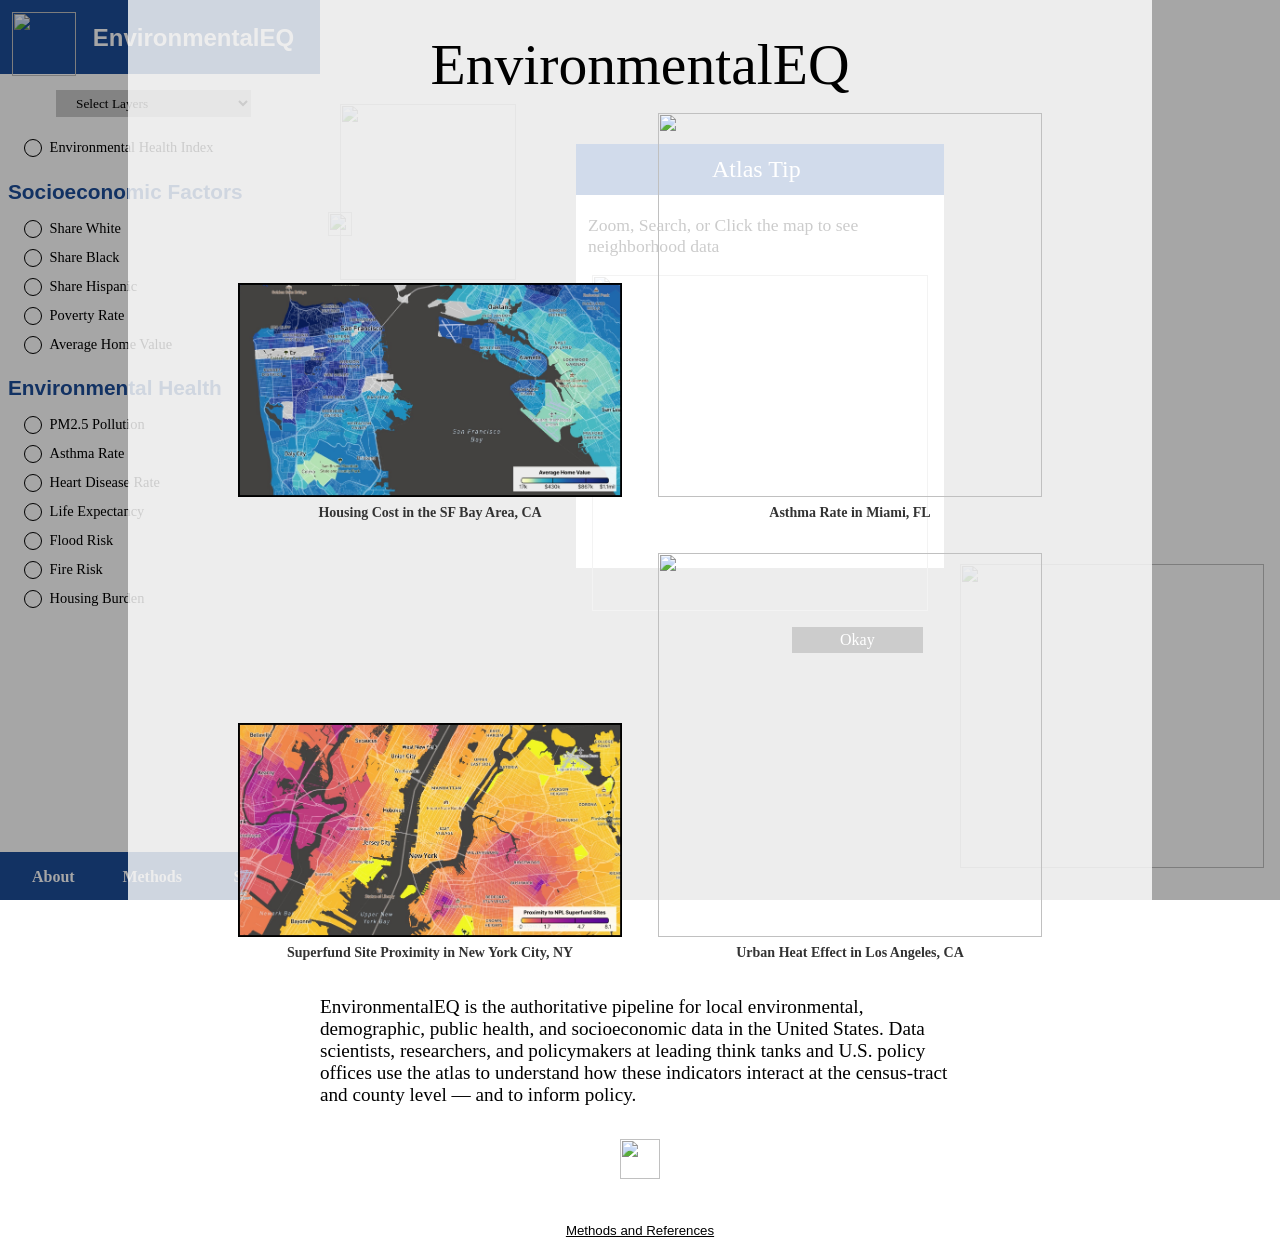
==== commit 59812dd6: "Quieter cover CTA: make whole card clickable; hover overlay only Drops the four always-visible black" ====
--- a/index.html
+++ b/index.html
@@ -20,27 +20,35 @@
     <h1 id="title-main">EnvironmentalEQ</h1>
 
     <div class="images">
-      <div class="comp-img">
-        <img class="img" src="sf-housing.jpg" />
+      <div class="comp-img" role="button" tabindex="0" onclick="showAtlasView('3soc-econ','house_value',-122.34,37.74,11.0)" onkeydown="if(event.key==='Enter'||event.key===' '){event.preventDefault();this.click();}">
+        <div class="img-wrap">
+          <img class="img" src="sf-housing.jpg" />
+          <span class="hover-cta">Open this view</span>
+        </div>
         <div class="caption">Housing Cost in the SF Bay Area, CA</div>
-        <button class="card-cta" onclick="showAtlasView('3soc-econ','house_value',-122.34,37.74,11.0)">Open this view</button>
-      </div>
-      <div class="comp-img">
-        <img class="img" src="miami-asthma.jpg" />
+      </div>
+      <div class="comp-img" role="button" tabindex="0" onclick="showAtlasView('4pub-health','asthma',-80.28,25.85,10.5)" onkeydown="if(event.key==='Enter'||event.key===' '){event.preventDefault();this.click();}">
+        <div class="img-wrap">
+          <img class="img" src="miami-asthma.jpg" />
+          <span class="hover-cta">Open this view</span>
+        </div>
         <div class="caption">Asthma Rate in Miami, FL</div>
-        <button class="card-cta" onclick="showAtlasView('4pub-health','asthma',-80.28,25.85,10.5)">Open this view</button>
       </div>
     </div>
     <div class="images">
-      <div class="comp-img">
-        <img class="img" src="nyc-superfund.jpg" />
+      <div class="comp-img" role="button" tabindex="0" onclick="showAtlasView('2env-health','superfund_proximity',-74.00,40.73,11.15)" onkeydown="if(event.key==='Enter'||event.key===' '){event.preventDefault();this.click();}">
+        <div class="img-wrap">
+          <img class="img" src="nyc-superfund.jpg" />
+          <span class="hover-cta">Open this view</span>
+        </div>
         <div class="caption">Superfund Site Proximity in New York City, NY</div>
-        <button class="card-cta" onclick="showAtlasView('2env-health','superfund_proximity',-74.00,40.73,11.15)">Open this view</button>
-      </div>
-      <div class="comp-img">
-        <img class="img" src="la-heat.jpg" />
+      </div>
+      <div class="comp-img" role="button" tabindex="0" onclick="showAtlasView('2env-health','heat',-117.95,34.05,9.4)" onkeydown="if(event.key==='Enter'||event.key===' '){event.preventDefault();this.click();}">
+        <div class="img-wrap">
+          <img class="img" src="la-heat.jpg" />
+          <span class="hover-cta">Open this view</span>
+        </div>
         <div class="caption">Urban Heat Effect in Los Angeles, CA</div>
-        <button class="card-cta" onclick="showAtlasView('2env-health','heat',-117.95,34.05,9.4)">Open this view</button>
       </div>
     </div>
     
--- a/styles.css
+++ b/styles.css
@@ -407,23 +407,60 @@
     font-weight:bold;
   }
 
-  .card-cta {
+  .comp-img {
+    cursor: pointer;
+    outline: none;
+    transition: transform 0.18s ease;
+  }
+
+  .comp-img:hover,
+  .comp-img:focus-visible {
+    transform: translateY(-2px);
+  }
+
+  .img-wrap {
+    position: relative;
     display: inline-block;
-    margin-top: 0.5rem;
-    padding: 0.35rem 0.9rem;
+    line-height: 0;
+  }
+
+  .img-wrap::after {
+    content: '';
+    position: absolute;
+    inset: 0;
+    background: rgba(0, 0, 0, 0);
+    transition: background 0.18s ease;
+    pointer-events: none;
+  }
+
+  .comp-img:hover .img-wrap::after,
+  .comp-img:focus-visible .img-wrap::after {
+    background: rgba(0, 0, 0, 0.28);
+  }
+
+  .hover-cta {
+    position: absolute;
+    top: 50%;
+    left: 50%;
+    transform: translate(-50%, -50%);
+    background: rgba(0, 0, 0, 0.88);
+    color: white;
+    padding: 0.55rem 1.1rem;
     font-family: 'Roboto', 'Inter', sans-serif;
-    font-size: 0.75rem;
+    font-size: 0.85rem;
     font-weight: 400;
-    color: white;
-    background-color: black;
-    border: none;
     border-radius: 3px;
-    cursor: pointer;
+    opacity: 0;
+    transition: opacity 0.18s ease;
+    pointer-events: none;
+    white-space: nowrap;
     letter-spacing: 0.02em;
-  }
-
-  .card-cta:hover {
-    background-color: #2a2a2a;
+    line-height: 1;
+  }
+
+  .comp-img:hover .hover-cta,
+  .comp-img:focus-visible .hover-cta {
+    opacity: 1;
   }
   
 
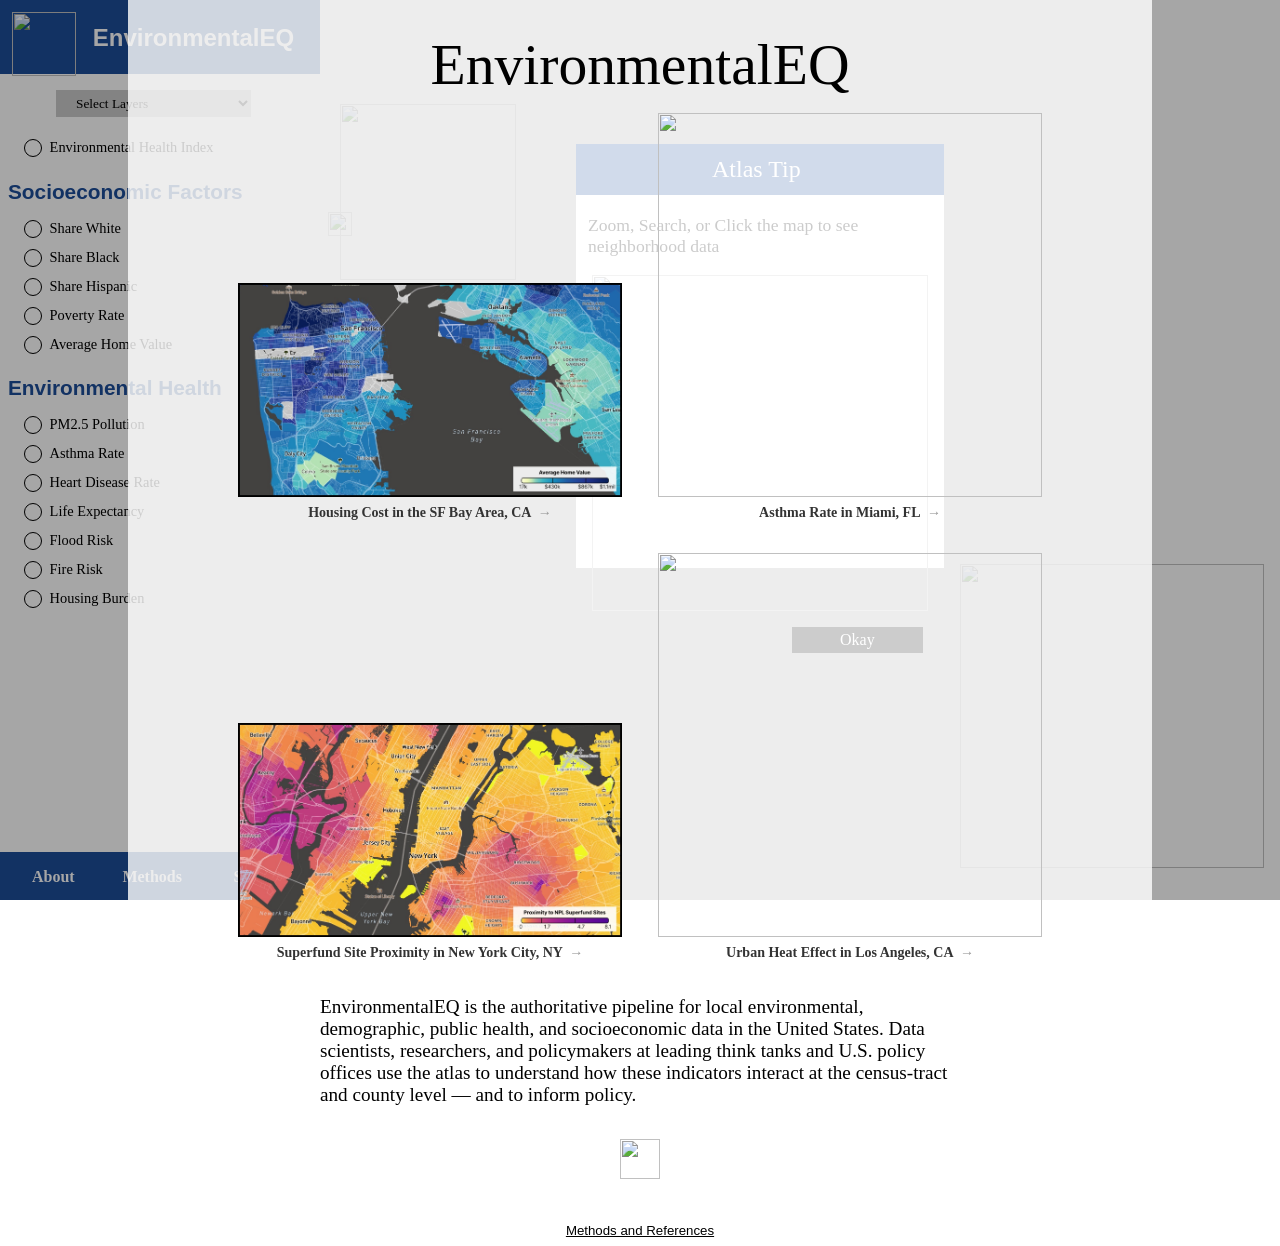
==== commit db331ed2: "Replace VIEW MAP pill with a small caption arrow The frosted "VIEW MAP →" pill in each card corner r" ====
--- a/index.html
+++ b/index.html
@@ -11,9 +11,10 @@
 <script src="https://api.mapbox.com/mapbox-gl-js/v2.10.0/mapbox-gl.js"></script>
 <script src='https://npmcdn.com/@turf/turf/turf.min.js'></script>
 <script src="https://api.mapbox.com/mapbox-gl-js/plugins/mapbox-gl-geocoder/v5.0.0/mapbox-gl-geocoder.min.js"></script>
+<meta charset="utf-8">
 <meta name="viewport" content="width=device-width, initial-scale=1.0, maximum-scale=1.0, user-scalable=no" class="">
 <html>
-  <title>EnvironmentalEQ — U.S. Environmental, Demographic, Public Health & Socioeconomic Data Atlas</title>
+  <title>EnvironmentalEQ &mdash; U.S. Environmental, Demographic, Public Health &amp; Socioeconomic Data Atlas</title>
   <link rel="icon" href="logo.png">
 <div id="cover">
   <div id="main">
@@ -23,32 +24,28 @@
       <div class="comp-img" role="button" tabindex="0" onclick="showAtlasView('3soc-econ','house_value',-122.34,37.74,11.0)" onkeydown="if(event.key==='Enter'||event.key===' '){event.preventDefault();this.click();}">
         <div class="img-wrap">
           <img class="img" src="sf-housing.jpg" />
-          <span class="hover-cta">Open this view</span>
-        </div>
-        <div class="caption">Housing Cost in the SF Bay Area, CA</div>
+        </div>
+        <div class="caption">Housing Cost in the SF Bay Area, CA<span class="caption-arrow" aria-hidden="true">&#8594;</span></div>
       </div>
       <div class="comp-img" role="button" tabindex="0" onclick="showAtlasView('4pub-health','asthma',-80.28,25.85,10.5)" onkeydown="if(event.key==='Enter'||event.key===' '){event.preventDefault();this.click();}">
         <div class="img-wrap">
           <img class="img" src="miami-asthma.jpg" />
-          <span class="hover-cta">Open this view</span>
-        </div>
-        <div class="caption">Asthma Rate in Miami, FL</div>
+        </div>
+        <div class="caption">Asthma Rate in Miami, FL<span class="caption-arrow" aria-hidden="true">&#8594;</span></div>
       </div>
     </div>
     <div class="images">
       <div class="comp-img" role="button" tabindex="0" onclick="showAtlasView('2env-health','superfund_proximity',-74.00,40.73,11.15)" onkeydown="if(event.key==='Enter'||event.key===' '){event.preventDefault();this.click();}">
         <div class="img-wrap">
           <img class="img" src="nyc-superfund.jpg" />
-          <span class="hover-cta">Open this view</span>
-        </div>
-        <div class="caption">Superfund Site Proximity in New York City, NY</div>
+        </div>
+        <div class="caption">Superfund Site Proximity in New York City, NY<span class="caption-arrow" aria-hidden="true">&#8594;</span></div>
       </div>
       <div class="comp-img" role="button" tabindex="0" onclick="showAtlasView('2env-health','heat',-117.95,34.05,9.4)" onkeydown="if(event.key==='Enter'||event.key===' '){event.preventDefault();this.click();}">
         <div class="img-wrap">
           <img class="img" src="la-heat.jpg" />
-          <span class="hover-cta">Open this view</span>
-        </div>
-        <div class="caption">Urban Heat Effect in Los Angeles, CA</div>
+        </div>
+        <div class="caption">Urban Heat Effect in Los Angeles, CA<span class="caption-arrow" aria-hidden="true">&#8594;</span></div>
       </div>
     </div>
     
--- a/styles.css
+++ b/styles.css
@@ -435,32 +435,21 @@
 
   .comp-img:hover .img-wrap::after,
   .comp-img:focus-visible .img-wrap::after {
-    background: rgba(0, 0, 0, 0.28);
-  }
-
-  .hover-cta {
-    position: absolute;
-    top: 50%;
-    left: 50%;
-    transform: translate(-50%, -50%);
-    background: rgba(0, 0, 0, 0.88);
-    color: white;
-    padding: 0.55rem 1.1rem;
-    font-family: 'Roboto', 'Inter', sans-serif;
-    font-size: 0.85rem;
+    background: rgba(0, 0, 0, 0.12);
+  }
+
+  .caption-arrow {
+    display: inline-block;
+    margin-left: 0.4rem;
+    color: #999;
     font-weight: 400;
-    border-radius: 3px;
-    opacity: 0;
-    transition: opacity 0.18s ease;
-    pointer-events: none;
-    white-space: nowrap;
-    letter-spacing: 0.02em;
-    line-height: 1;
-  }
-
-  .comp-img:hover .hover-cta,
-  .comp-img:focus-visible .hover-cta {
-    opacity: 1;
+    transition: color 0.15s ease, transform 0.15s ease;
+  }
+
+  .comp-img:hover .caption-arrow,
+  .comp-img:focus-visible .caption-arrow {
+    color: #333;
+    transform: translateX(3px);
   }
   
 
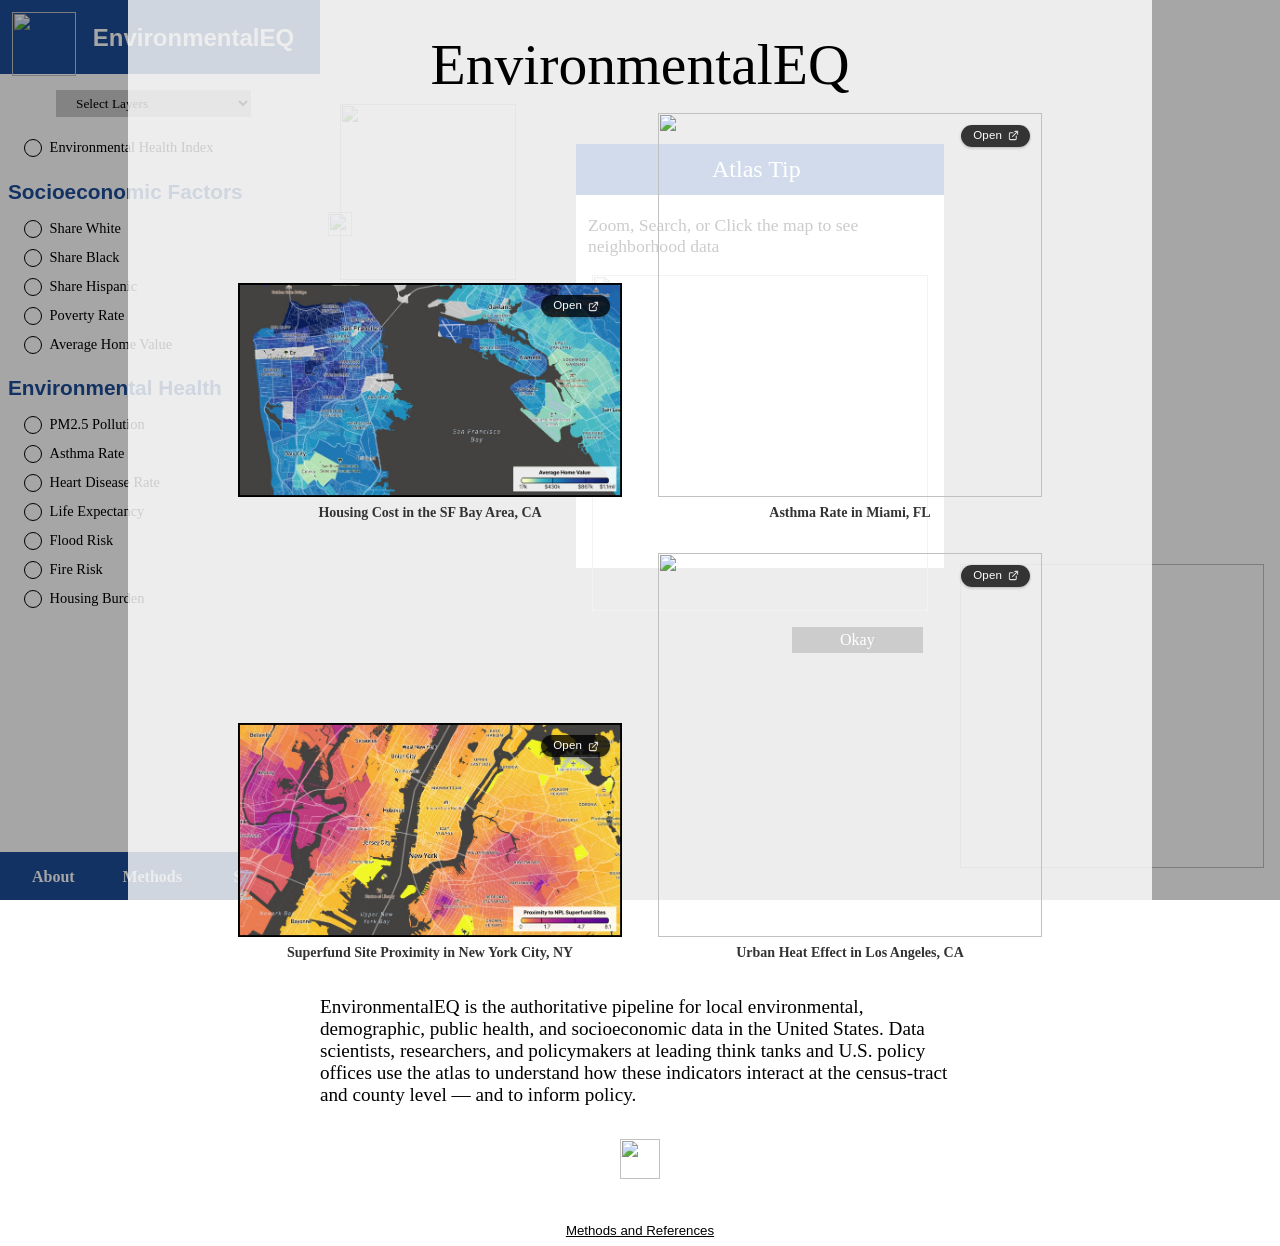
==== commit ad44ac4e: "Cover card pill: "Open" + popout (external-link) SVG icon Settles on the affordance after a few roun" ====
--- a/index.html
+++ b/index.html
@@ -24,28 +24,32 @@
       <div class="comp-img" role="button" tabindex="0" onclick="showAtlasView('3soc-econ','house_value',-122.34,37.74,11.0)" onkeydown="if(event.key==='Enter'||event.key===' '){event.preventDefault();this.click();}">
         <div class="img-wrap">
           <img class="img" src="sf-housing.jpg" />
-        </div>
-        <div class="caption">Housing Cost in the SF Bay Area, CA<span class="caption-arrow" aria-hidden="true">&#8594;</span></div>
+          <span class="card-pill" aria-hidden="true">Open<svg class="card-pill-icon" viewBox="0 0 24 24" fill="none" stroke="currentColor" stroke-width="2.2" stroke-linecap="round" stroke-linejoin="round"><path d="M15 3h6v6"/><path d="M10 14L21 3"/><path d="M18 13v6a2 2 0 01-2 2H5a2 2 0 01-2-2V8a2 2 0 012-2h6"/></svg></span>
+        </div>
+        <div class="caption">Housing Cost in the SF Bay Area, CA</div>
       </div>
       <div class="comp-img" role="button" tabindex="0" onclick="showAtlasView('4pub-health','asthma',-80.28,25.85,10.5)" onkeydown="if(event.key==='Enter'||event.key===' '){event.preventDefault();this.click();}">
         <div class="img-wrap">
           <img class="img" src="miami-asthma.jpg" />
-        </div>
-        <div class="caption">Asthma Rate in Miami, FL<span class="caption-arrow" aria-hidden="true">&#8594;</span></div>
+          <span class="card-pill" aria-hidden="true">Open<svg class="card-pill-icon" viewBox="0 0 24 24" fill="none" stroke="currentColor" stroke-width="2.2" stroke-linecap="round" stroke-linejoin="round"><path d="M15 3h6v6"/><path d="M10 14L21 3"/><path d="M18 13v6a2 2 0 01-2 2H5a2 2 0 01-2-2V8a2 2 0 012-2h6"/></svg></span>
+        </div>
+        <div class="caption">Asthma Rate in Miami, FL</div>
       </div>
     </div>
     <div class="images">
       <div class="comp-img" role="button" tabindex="0" onclick="showAtlasView('2env-health','superfund_proximity',-74.00,40.73,11.15)" onkeydown="if(event.key==='Enter'||event.key===' '){event.preventDefault();this.click();}">
         <div class="img-wrap">
           <img class="img" src="nyc-superfund.jpg" />
-        </div>
-        <div class="caption">Superfund Site Proximity in New York City, NY<span class="caption-arrow" aria-hidden="true">&#8594;</span></div>
+          <span class="card-pill" aria-hidden="true">Open<svg class="card-pill-icon" viewBox="0 0 24 24" fill="none" stroke="currentColor" stroke-width="2.2" stroke-linecap="round" stroke-linejoin="round"><path d="M15 3h6v6"/><path d="M10 14L21 3"/><path d="M18 13v6a2 2 0 01-2 2H5a2 2 0 01-2-2V8a2 2 0 012-2h6"/></svg></span>
+        </div>
+        <div class="caption">Superfund Site Proximity in New York City, NY</div>
       </div>
       <div class="comp-img" role="button" tabindex="0" onclick="showAtlasView('2env-health','heat',-117.95,34.05,9.4)" onkeydown="if(event.key==='Enter'||event.key===' '){event.preventDefault();this.click();}">
         <div class="img-wrap">
           <img class="img" src="la-heat.jpg" />
-        </div>
-        <div class="caption">Urban Heat Effect in Los Angeles, CA<span class="caption-arrow" aria-hidden="true">&#8594;</span></div>
+          <span class="card-pill" aria-hidden="true">Open<svg class="card-pill-icon" viewBox="0 0 24 24" fill="none" stroke="currentColor" stroke-width="2.2" stroke-linecap="round" stroke-linejoin="round"><path d="M15 3h6v6"/><path d="M10 14L21 3"/><path d="M18 13v6a2 2 0 01-2 2H5a2 2 0 01-2-2V8a2 2 0 012-2h6"/></svg></span>
+        </div>
+        <div class="caption">Urban Heat Effect in Los Angeles, CA</div>
       </div>
     </div>
     
--- a/styles.css
+++ b/styles.css
@@ -438,18 +438,43 @@
     background: rgba(0, 0, 0, 0.12);
   }
 
-  .caption-arrow {
-    display: inline-block;
-    margin-left: 0.4rem;
-    color: #999;
-    font-weight: 400;
-    transition: color 0.15s ease, transform 0.15s ease;
-  }
-
-  .comp-img:hover .caption-arrow,
-  .comp-img:focus-visible .caption-arrow {
-    color: #333;
-    transform: translateX(3px);
+  .card-pill {
+    position: absolute;
+    top: 12px;
+    right: 12px;
+    display: inline-flex;
+    align-items: center;
+    gap: 0.35rem;
+    background: rgba(0, 0, 0, 0.78);
+    color: white;
+    padding: 0.32rem 0.7rem 0.32rem 0.75rem;
+    font-family: 'Roboto', 'Inter', sans-serif;
+    font-size: 0.72rem;
+    font-weight: 500;
+    line-height: 1;
+    letter-spacing: 0.02em;
+    border-radius: 999px;
+    pointer-events: none;
+    transition: background 0.15s ease;
+    box-shadow: 0 1px 3px rgba(0, 0, 0, 0.25);
+  }
+
+  .card-pill-icon {
+    width: 11px;
+    height: 11px;
+    flex-shrink: 0;
+    color: white;
+    opacity: 0.85;
+  }
+
+  .comp-img:hover .card-pill,
+  .comp-img:focus-visible .card-pill {
+    background: black;
+  }
+
+  .comp-img:hover .card-pill-icon,
+  .comp-img:focus-visible .card-pill-icon {
+    opacity: 1;
   }
   
 
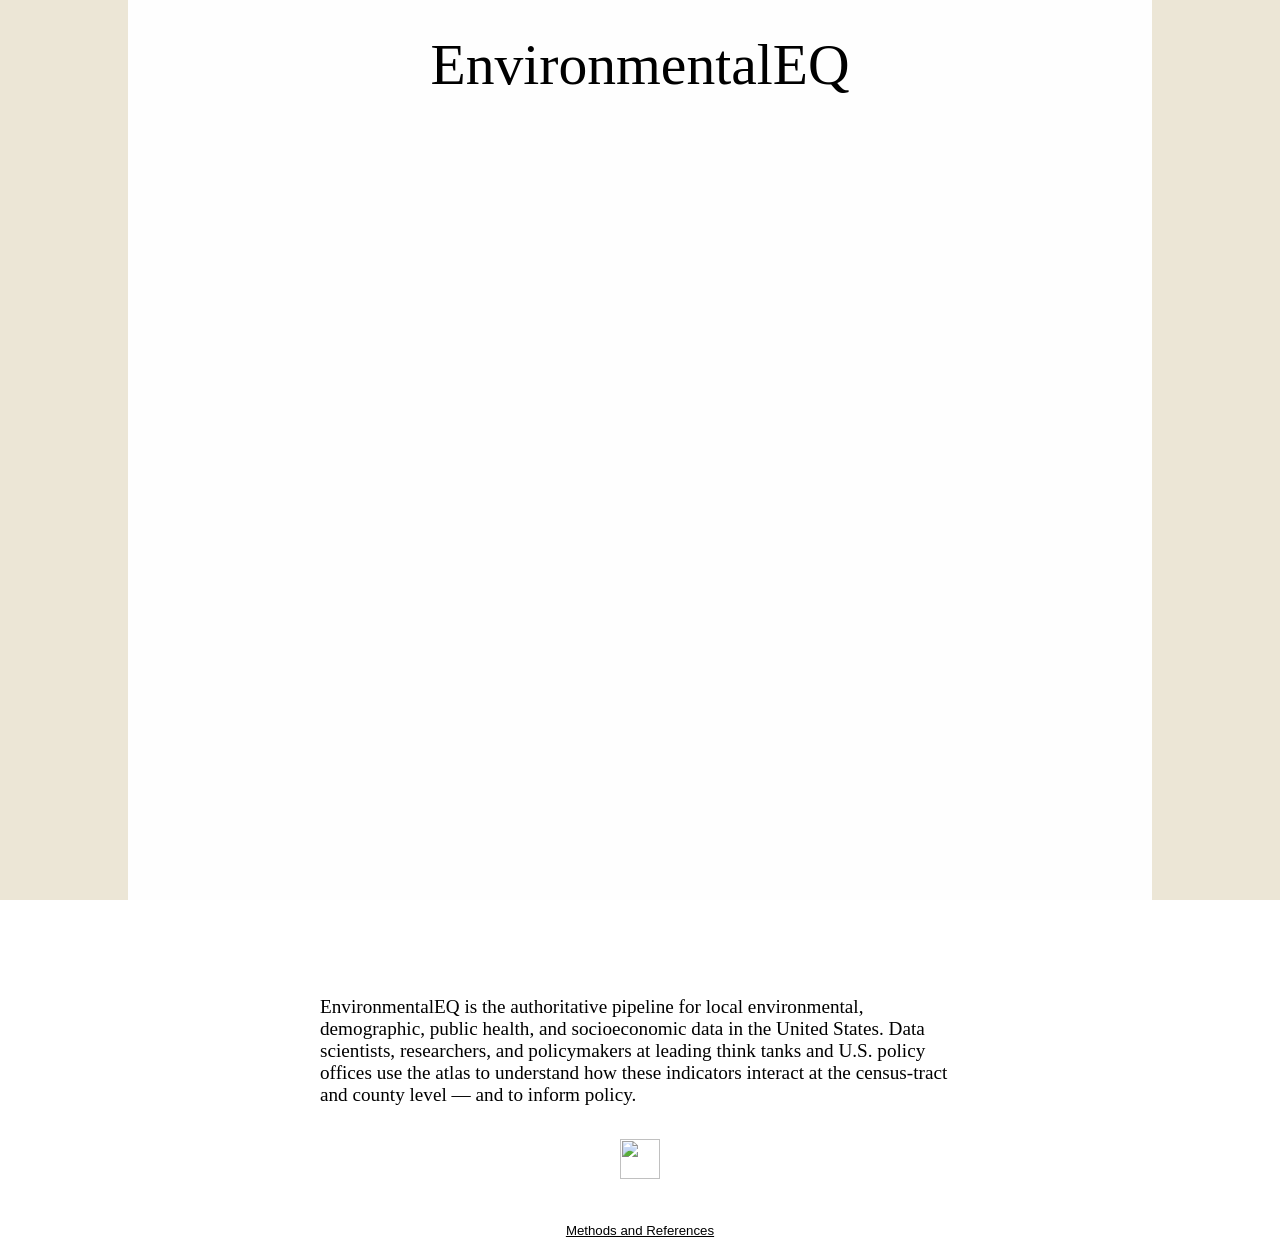
==== commit 7be08ad2: "Smooth out cover load: solid bg, opaque main, coordinated image fade-in The cover used to look unpro" ====
--- a/index.html
+++ b/index.html
@@ -1,3 +1,8 @@
+<link rel="preload" as="image" href="background.png">
+<link rel="preload" as="image" href="sf-housing.jpg">
+<link rel="preload" as="image" href="miami-asthma.jpg">
+<link rel="preload" as="image" href="nyc-superfund.jpg">
+<link rel="preload" as="image" href="la-heat.jpg">
 <link href="styles.css" rel="stylesheet">
 <link rel="stylesheet" href="https://fonts.googleapis.com/css?family=Inter">
 <link href="https://fonts.googleapis.com/css2?family=Inter:wght@500;600;900&display=swap" rel="stylesheet">
@@ -23,14 +28,14 @@
     <div class="images">
       <div class="comp-img" role="button" tabindex="0" onclick="showAtlasView('3soc-econ','house_value',-122.34,37.74,11.0)" onkeydown="if(event.key==='Enter'||event.key===' '){event.preventDefault();this.click();}">
         <div class="img-wrap">
-          <img class="img" src="sf-housing.jpg" />
+          <img class="img" src="sf-housing.jpg" width="1650" height="918" decoding="async" alt="" />
           <span class="card-pill" aria-hidden="true">Open<svg class="card-pill-icon" viewBox="0 0 24 24" fill="none" stroke="currentColor" stroke-width="2.2" stroke-linecap="round" stroke-linejoin="round"><path d="M15 3h6v6"/><path d="M10 14L21 3"/><path d="M18 13v6a2 2 0 01-2 2H5a2 2 0 01-2-2V8a2 2 0 012-2h6"/></svg></span>
         </div>
         <div class="caption">Housing Cost in the SF Bay Area, CA</div>
       </div>
       <div class="comp-img" role="button" tabindex="0" onclick="showAtlasView('4pub-health','asthma',-80.28,25.85,10.5)" onkeydown="if(event.key==='Enter'||event.key===' '){event.preventDefault();this.click();}">
         <div class="img-wrap">
-          <img class="img" src="miami-asthma.jpg" />
+          <img class="img" src="miami-asthma.jpg" width="1652" height="920" decoding="async" alt="" />
           <span class="card-pill" aria-hidden="true">Open<svg class="card-pill-icon" viewBox="0 0 24 24" fill="none" stroke="currentColor" stroke-width="2.2" stroke-linecap="round" stroke-linejoin="round"><path d="M15 3h6v6"/><path d="M10 14L21 3"/><path d="M18 13v6a2 2 0 01-2 2H5a2 2 0 01-2-2V8a2 2 0 012-2h6"/></svg></span>
         </div>
         <div class="caption">Asthma Rate in Miami, FL</div>
@@ -39,14 +44,14 @@
     <div class="images">
       <div class="comp-img" role="button" tabindex="0" onclick="showAtlasView('2env-health','superfund_proximity',-74.00,40.73,11.15)" onkeydown="if(event.key==='Enter'||event.key===' '){event.preventDefault();this.click();}">
         <div class="img-wrap">
-          <img class="img" src="nyc-superfund.jpg" />
+          <img class="img" src="nyc-superfund.jpg" width="1650" height="918" decoding="async" alt="" />
           <span class="card-pill" aria-hidden="true">Open<svg class="card-pill-icon" viewBox="0 0 24 24" fill="none" stroke="currentColor" stroke-width="2.2" stroke-linecap="round" stroke-linejoin="round"><path d="M15 3h6v6"/><path d="M10 14L21 3"/><path d="M18 13v6a2 2 0 01-2 2H5a2 2 0 01-2-2V8a2 2 0 012-2h6"/></svg></span>
         </div>
         <div class="caption">Superfund Site Proximity in New York City, NY</div>
       </div>
       <div class="comp-img" role="button" tabindex="0" onclick="showAtlasView('2env-health','heat',-117.95,34.05,9.4)" onkeydown="if(event.key==='Enter'||event.key===' '){event.preventDefault();this.click();}">
         <div class="img-wrap">
-          <img class="img" src="la-heat.jpg" />
+          <img class="img" src="la-heat.jpg" width="1644" height="924" decoding="async" alt="" />
           <span class="card-pill" aria-hidden="true">Open<svg class="card-pill-icon" viewBox="0 0 24 24" fill="none" stroke="currentColor" stroke-width="2.2" stroke-linecap="round" stroke-linejoin="round"><path d="M15 3h6v6"/><path d="M10 14L21 3"/><path d="M18 13v6a2 2 0 01-2 2H5a2 2 0 01-2-2V8a2 2 0 012-2h6"/></svg></span>
         </div>
         <div class="caption">Urban Heat Effect in Los Angeles, CA</div>
@@ -1158,6 +1163,41 @@
     <p id="share" class="bottom-link"><a class="hide" target="_blank" href="site-template/index.html#four">Share</a></p>
     <p id="contact" class="bottom-link"><a class="hide" target="_blank" href="site-template/index.html#two">Methods</a></p>
 </div>
+<script>
+// Hold the cover images at opacity 0 until all four have finished decoding,
+// then add `images-ready` to fade them in together. Stops the staggered
+// "flash on" as each JPEG arrives and prevents layout shift on cold loads.
+(function () {
+  function whenAllImagesReady() {
+    var imgs = Array.prototype.slice.call(document.querySelectorAll('.comp-img .img'));
+    if (imgs.length === 0) {
+      document.body.classList.add('images-ready');
+      return;
+    }
+    var promises = imgs.map(function (img) {
+      if (img.complete && img.naturalWidth > 0) return Promise.resolve();
+      return new Promise(function (resolve) {
+        img.addEventListener('load', resolve, { once: true });
+        img.addEventListener('error', resolve, { once: true });
+      });
+    });
+    Promise.all(promises).then(function () {
+      // Use decode() on each to ensure pixels are ready before fade-in.
+      var decodes = imgs.map(function (img) {
+        return img.decode ? img.decode().catch(function () {}) : Promise.resolve();
+      });
+      Promise.all(decodes).then(function () {
+        document.body.classList.add('images-ready');
+      });
+    });
+  }
+  if (document.readyState === 'loading') {
+    document.addEventListener('DOMContentLoaded', whenAllImagesReady);
+  } else {
+    whenAllImagesReady();
+  }
+})();
+</script>
 <script src="scripts.js"></script>
 <script>
 function showAtlasView(section, layerKey, lng, lat, zoom){
--- a/styles.css
+++ b/styles.css
@@ -353,7 +353,11 @@
     height:100%;
     width:100%;
     z-index: 999;
-    background: url(background.png) no-repeat center center fixed; 
+    background-color: #ece6d6;
+    background-image: url(background.png);
+    background-repeat: no-repeat;
+    background-position: center center;
+    background-attachment: fixed;
     -webkit-background-size: cover;
     -moz-background-size: cover;
     -o-background-size: cover;
@@ -363,7 +367,7 @@
 
 
   #main{
-    background: rgba(255, 255, 255, 0.8);
+    background: rgba(255, 255, 255, 0.97);
     text-align:center;
     margin-left:10vw;
     margin-right:10vw;
@@ -394,10 +398,23 @@
   
   .img {
     width: 17rem;
+    height: auto;
+    aspect-ratio: 1650 / 918;
+    display: block;
   }
 
   .images {
     text-align: center;
+  }
+
+  /* Coordinated fade-in: cover images stay hidden until all four are decoded,
+     then fade in together. Avoids the staggered "flash on" as each JPEG lands. */
+  .comp-img {
+    opacity: 0;
+    transition: opacity 0.45s ease, transform 0.18s ease;
+  }
+  body.images-ready .comp-img {
+    opacity: 1;
   }
 
   .caption {
